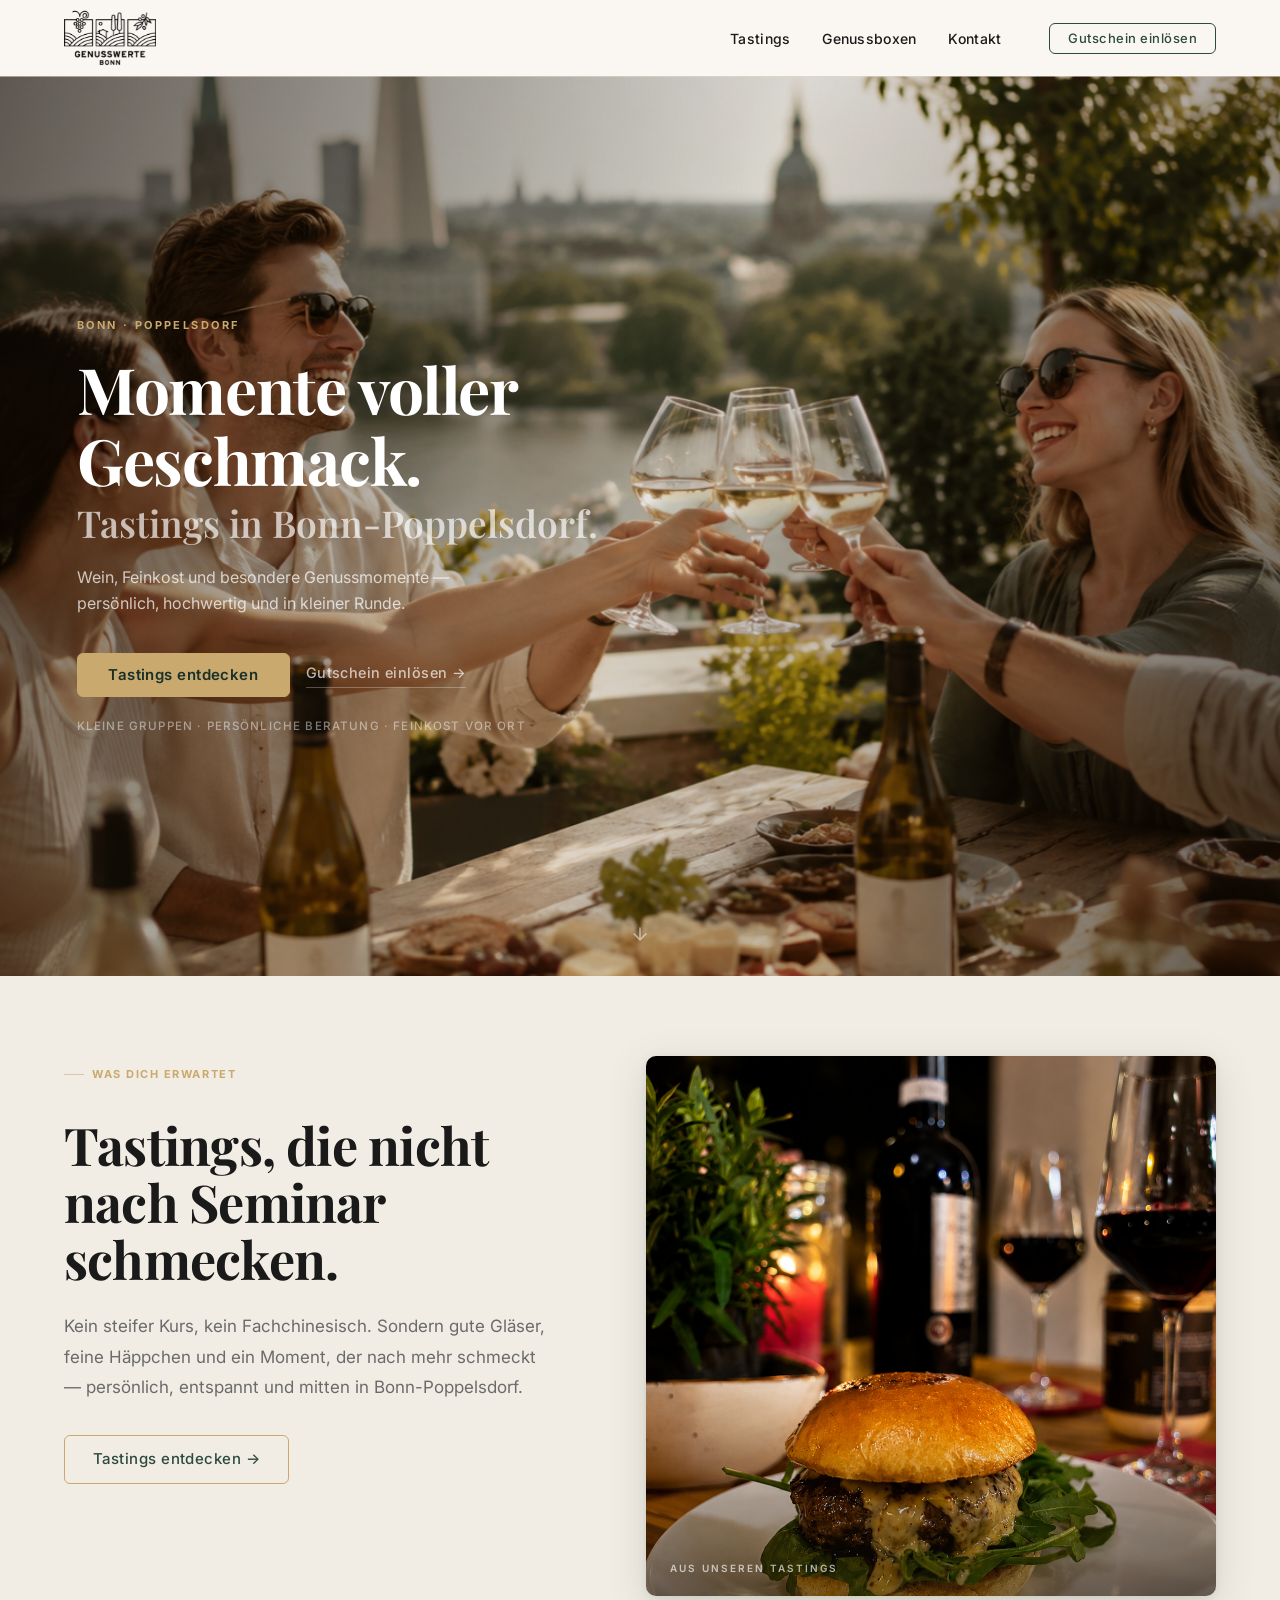
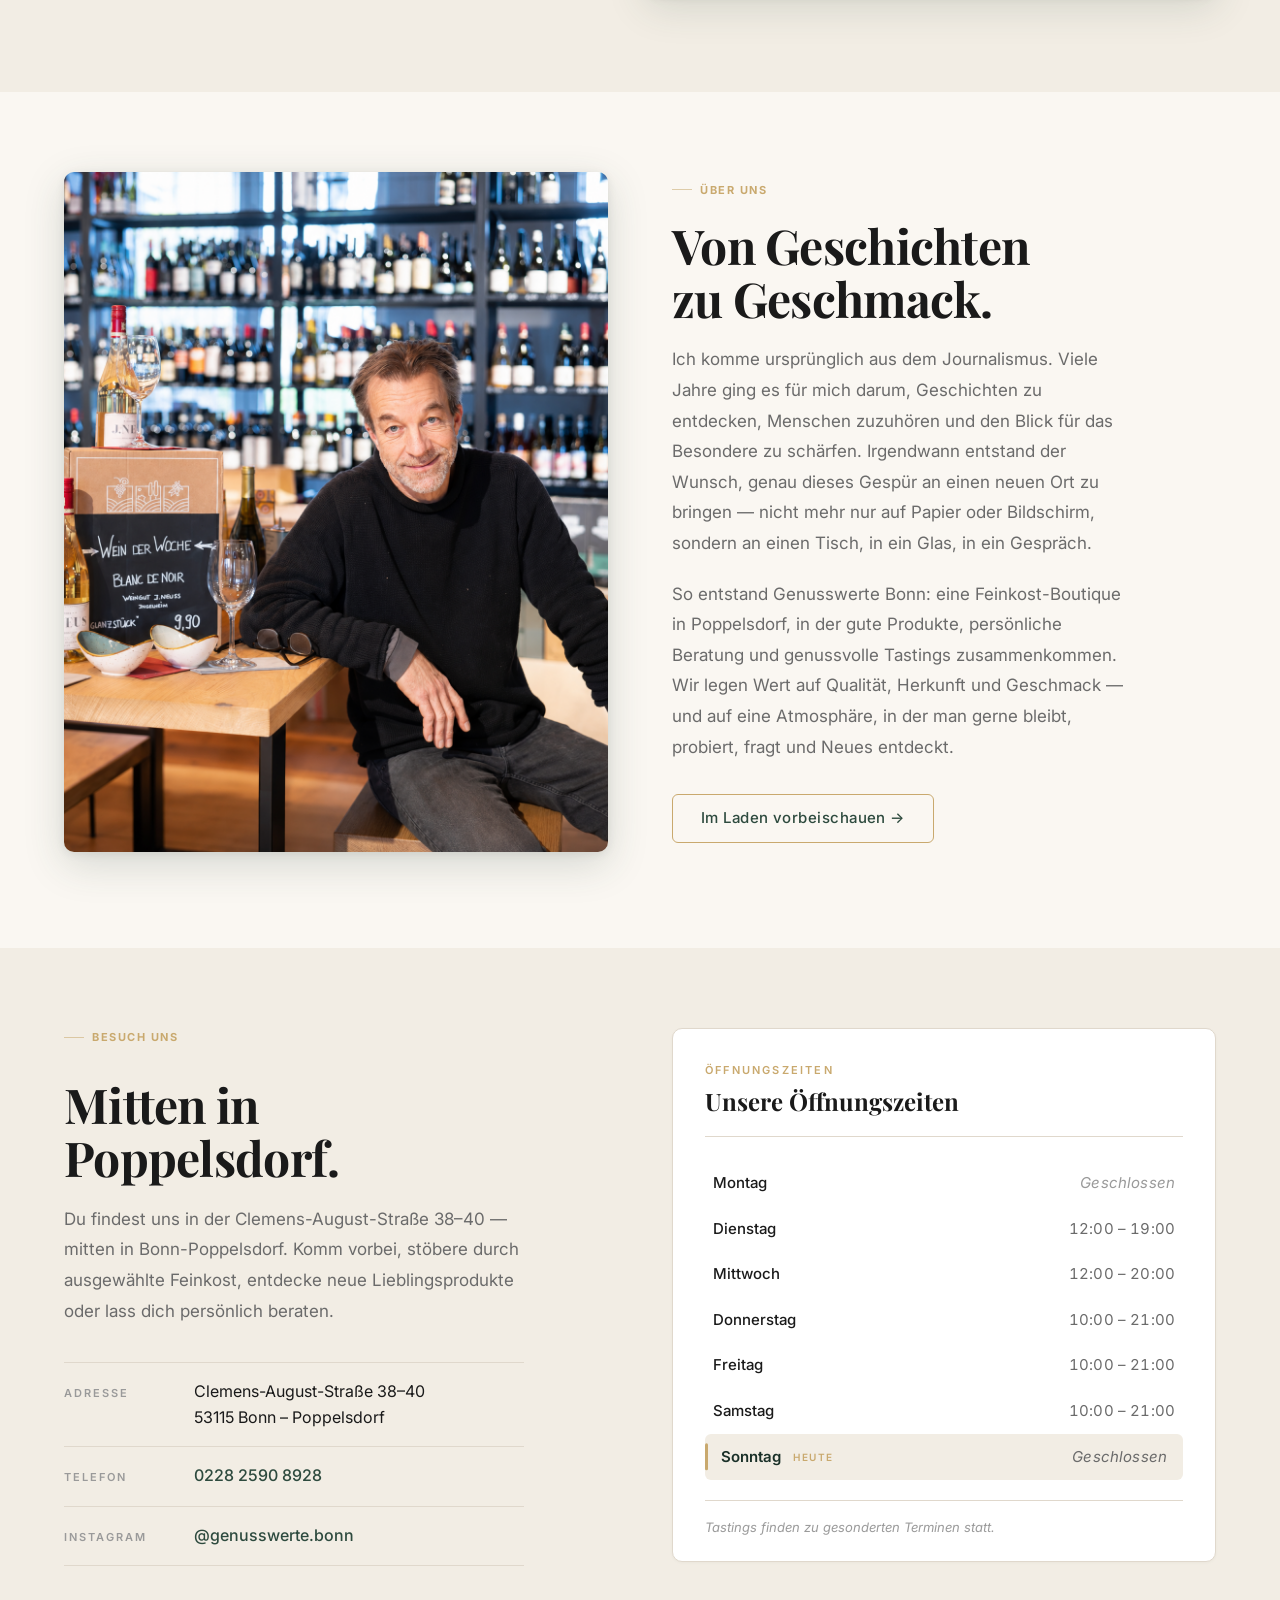
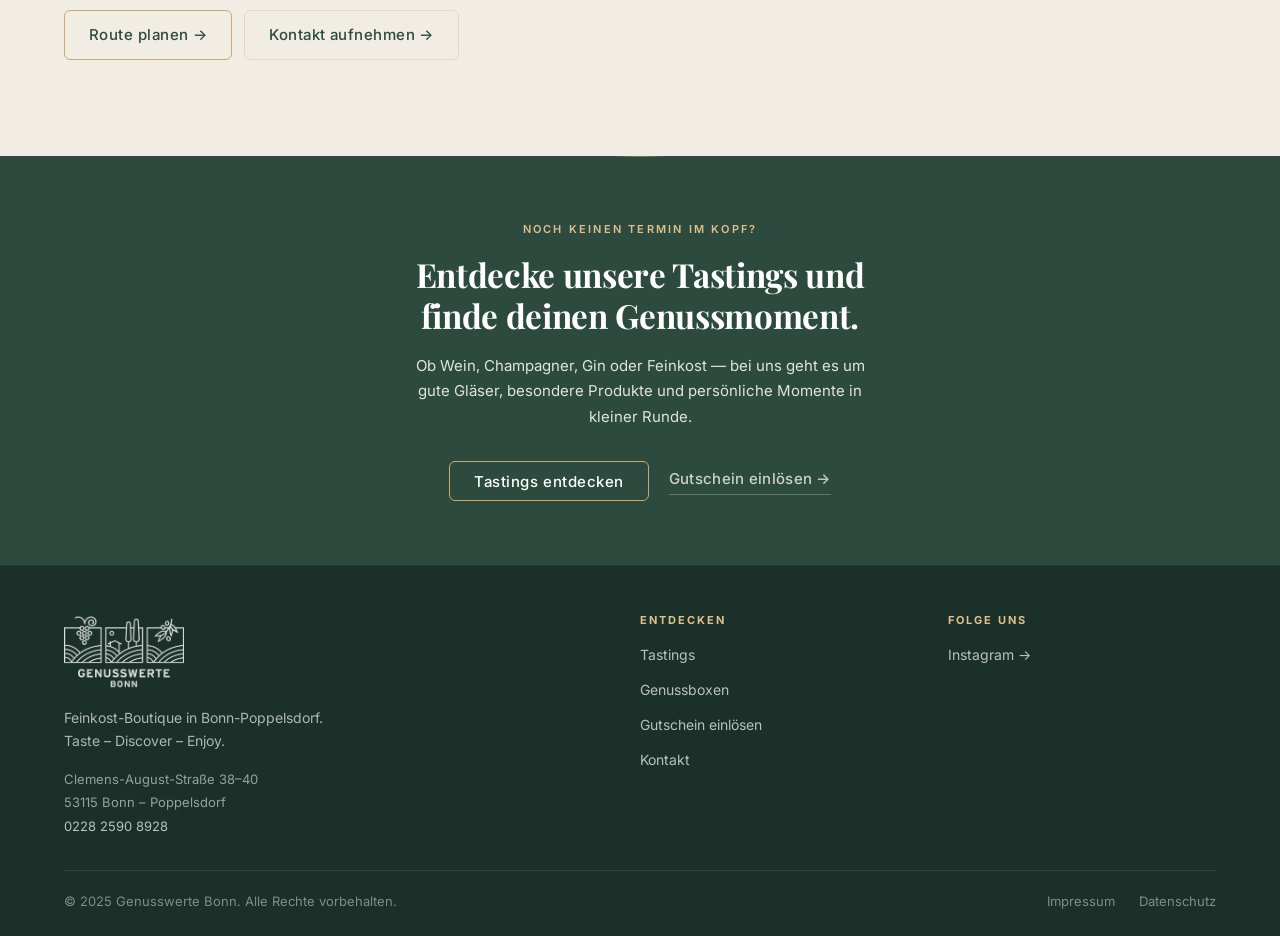
==== website/index.html @ dbf0c426 "Auto-sync von Claude Code 2026-06-04 17:55" ====
<!DOCTYPE html>
<html lang="de">
<head>
  <meta charset="UTF-8">
  <meta name="viewport" content="width=device-width, initial-scale=1.0">
  <title>Genusswerte Bonn — Feinkost, Tastings &amp; Geschenkideen in Poppelsdorf</title>
  <meta name="description" content="Feinkost-Boutique in Bonn-Poppelsdorf. Tasting-Erlebnisse, Genussboxen &amp; Gutscheine. Taste &ndash; Discover &ndash; Enjoy.">

  <!-- Open Graph -->
  <meta property="og:title" content="Genusswerte Bonn — Feinkost &amp; Tastings">
  <meta property="og:description" content="Feinkost-Boutique in Bonn-Poppelsdorf. Taste &ndash; Discover &ndash; Enjoy.">
  <meta property="og:type" content="website">
  <meta property="og:locale" content="de_DE">

  <!-- Favicon -->
  <link rel="icon" href="assets/images/logo.png" type="image/png">

  <!-- Google Fonts -->
  <link rel="preconnect" href="https://fonts.googleapis.com">
  <link rel="preconnect" href="https://fonts.gstatic.com" crossorigin>
  <link href="https://fonts.googleapis.com/css2?family=Inter:wght@400;500;600&family=Playfair+Display:ital,wght@0,500;0,700;1,500&display=swap" rel="stylesheet">

  <!-- Styles -->
  <link rel="stylesheet" href="assets/css/base.css">
  <link rel="stylesheet" href="assets/css/components.css">
  <link rel="stylesheet" href="assets/css/layout.css">
</head>
<body>

  <!-- PAGE INTRO SPLASH -->
  <div id="page-intro" aria-hidden="true">
    <img src="assets/images/genusswerte_bonn_logo_transparent.png"
         alt="" class="intro__logo" width="220" height="66">
  </div>

  <a class="skip-link" href="#main-content">Zum Inhalt springen</a>

  <!-- HEADER -->
  <header class="site-header" id="site-header">
    <div class="container">
      <nav class="nav" aria-label="Hauptnavigation">
        <a href="index.html" class="nav__logo-link" aria-label="Genusswerte Bonn – Startseite">
          <img src="assets/images/genusswerte_bonn_logo_transparent.png"
               alt="Genusswerte Bonn" class="nav__logo" width="160" height="48">
        </a>
        <button class="nav__toggle" aria-label="Menü öffnen" aria-expanded="false" aria-controls="nav-menu">
          <span class="nav__hamburger" aria-hidden="true"></span>
        </button>
        <ul class="nav__menu" id="nav-menu" role="list">
          <li><a href="tastings.html" class="nav__link">Tastings</a></li>
          <li><a href="gutscheine-boxen.html" class="nav__link">Genussboxen</a></li>
          <li><a href="kontakt.html" class="nav__link">Kontakt</a></li>
          <li class="nav__cta">
            <a href="gutschein-einloesen.html" class="btn btn--primary">Gutschein einlösen</a>
          </li>
        </ul>
      </nav>
    </div>
  </header>

  <main id="main-content">

    <!-- 1. HERO -->
    <section class="hero" id="hero" aria-label="Willkommen bei Genusswerte Bonn">
      <div class="hero__bg" aria-hidden="true"></div>
      <div class="hero__content">
        <p class="hero__subline">Bonn &middot; Poppelsdorf</p>
        <h1 class="hero__headline">Momente voller Geschmack.<br><span class="hero__headline-sub">Tastings in Bonn&#8209;Poppelsdorf.</span></h1>
        <p class="hero__desc">Wein, Feinkost und besondere Genussmomente &mdash; persönlich, hochwertig und in kleiner Runde.</p>
        <div class="hero__cta-group">
          <a href="tastings.html" class="btn btn--hero-gold">Tastings entdecken</a>
          <a href="gutschein-einloesen.html" class="hero__cta-link">Gutschein einlösen&nbsp;→</a>
        </div>
        <p class="hero__trust">Kleine Gruppen &middot; Persönliche Beratung &middot; Feinkost vor Ort</p>
      </div>
      <div class="hero__scroll-hint" aria-hidden="true">
        <svg xmlns="http://www.w3.org/2000/svg" viewBox="0 0 24 24" fill="none" stroke="currentColor" stroke-width="2" stroke-linecap="round" stroke-linejoin="round"><path d="M12 5v14M5 12l7 7 7-7"/></svg>
      </div>
    </section>

    <!-- 2. TASTING TEASER -->
    <section class="section section--alt tasting-teaser" id="tasting-teaser" aria-label="Tastings bei Genusswerte Bonn">
      <div class="container">
        <div class="tasting-teaser__split">
          <div class="tasting-teaser__text js-animate">
            <span class="section__eyebrow">Was dich erwartet</span>
            <h2 class="tasting-teaser__headline">Tastings, die nicht<br>nach Seminar schmecken.</h2>
            <p class="tasting-teaser__body">Kein steifer Kurs, kein Fachchinesisch. Sondern gute Gläser, feine Häppchen und ein Moment, der nach mehr schmeckt &mdash; persönlich, entspannt und mitten in Bonn-Poppelsdorf.</p>
            <a href="tastings.html" class="tasting-teaser__cta">Tastings entdecken &rarr;</a>
          </div>
          <div class="tasting-teaser__visual js-animate" data-delay="1">
            <div class="tasting-loop" role="img" aria-label="Impressionen aus unseren Tastings">
              <div class="tasting-loop__slide is-active">
                <img src="assets/images/tasting-wagyu-burger.jpg" alt="Wagyu Burger beim Tasting bei Genusswerte Bonn" width="800" height="600" loading="lazy">
              </div>
              <div class="tasting-loop__slide">
                <img src="assets/images/tasting-trueffel-carpaccio.jpg" alt="Trüffel Carpaccio beim Tasting bei Genusswerte Bonn" width="800" height="600" loading="lazy">
              </div>
              <div class="tasting-loop__slide">
                <img src="assets/images/passimoncello Website Bild.jpg" alt="Passimoncello bei Genusswerte Bonn" width="800" height="600" loading="lazy">
              </div>
              <span class="tasting-loop__label" aria-hidden="true">Aus unseren Tastings</span>
            </div>
          </div>
        </div>
      </div>
    </section>

    <!-- 3. SORTIMENT -->
    <section class="section about-section" id="ueber-uns" aria-label="Über Genusswerte Bonn">
      <div class="container">
        <div class="about-split">
          <figure class="about-split__image js-animate">
            <img src="assets/images/ladeninhaber-genusswerte-bonn.jpg" alt="Ladeninhaber von Genusswerte Bonn in seiner Feinkost-Boutique in Poppelsdorf" width="900" height="1100" loading="lazy">
          </figure>
          <div class="about-split__content js-animate" data-delay="1">
            <span class="section__eyebrow">Über uns</span>
            <h2 class="about-split__headline">Von Geschichten<br>zu Geschmack.</h2>
            <p class="about-split__body">Ich komme ursprünglich aus dem Journalismus. Viele Jahre ging es für mich darum, Geschichten zu entdecken, Menschen zuzuhören und den Blick für das Besondere zu schärfen. Irgendwann entstand der Wunsch, genau dieses Gespür an einen neuen Ort zu bringen &mdash; nicht mehr nur auf Papier oder Bildschirm, sondern an einen Tisch, in ein Glas, in ein Gespräch.</p>
            <p class="about-split__body">So entstand Genusswerte Bonn: eine Feinkost-Boutique in Poppelsdorf, in der gute Produkte, persönliche Beratung und genussvolle Tastings zusammenkommen. Wir legen Wert auf Qualität, Herkunft und Geschmack &mdash; und auf eine Atmosphäre, in der man gerne bleibt, probiert, fragt und Neues entdeckt.</p>
            <div class="about-split__cta-row">
              <a href="kontakt.html" class="about-split__cta">Im Laden vorbeischauen &rarr;</a>
            </div>
          </div>
        </div>
      </div>
    </section>

    <!-- 4. STANDORT -->
    <section class="section section--alt visit-section" id="standort">
      <div class="container">
        <div class="visit-grid">
          <div class="visit-info js-animate">
            <span class="section__eyebrow">Besuch uns</span>
            <h2 class="visit-info__headline">Mitten in<br>Poppelsdorf.</h2>
            <p class="visit-info__body">Du findest uns in der Clemens-August-Stra&szlig;e 38&ndash;40 &mdash; mitten in Bonn-Poppelsdorf. Komm vorbei, st&ouml;bere durch ausgew&auml;hlte Feinkost, entdecke neue Lieblingsprodukte oder lass dich pers&ouml;nlich beraten.</p>

            <ul class="visit-info__list">
              <li class="visit-info__item">
                <span class="visit-info__label">Adresse</span>
                <span class="visit-info__value">
                  Clemens-August-Stra&szlig;e 38&ndash;40<br>
                  53115 Bonn &ndash; Poppelsdorf
                </span>
              </li>
              <li class="visit-info__item">
                <span class="visit-info__label">Telefon</span>
                <a class="visit-info__value visit-info__link" href="tel:+4922825908928">0228 2590 8928</a>
              </li>
              <li class="visit-info__item">
                <span class="visit-info__label">Instagram</span>
                <a class="visit-info__value visit-info__link" href="https://www.instagram.com/genusswerte.bonn/" target="_blank" rel="noopener noreferrer">@genusswerte.bonn</a>
              </li>
            </ul>

            <div class="visit-info__actions">
              <a class="visit-info__cta visit-info__cta--primary"
                 href="https://www.google.com/maps/search/Clemens-August-Stra%C3%9Fe+38-40+53115+Bonn"
                 target="_blank" rel="noopener noreferrer">Route planen &rarr;</a>
              <a class="visit-info__cta" href="kontakt.html">Kontakt aufnehmen &rarr;</a>
            </div>
          </div>

          <aside class="hours-card js-animate" data-delay="1" aria-label="Öffnungszeiten">
            <div class="hours-card__head">
              <span class="hours-card__eyebrow">&Ouml;ffnungszeiten</span>
              <h3 class="hours-card__title">Unsere &Ouml;ffnungszeiten</h3>
            </div>
            <ol class="hours-list" data-opening-hours>
              <li class="hours-list__row" data-day="1">
                <span class="hours-list__day">Montag</span>
                <span class="hours-list__time hours-list__time--closed">Geschlossen</span>
              </li>
              <li class="hours-list__row" data-day="2">
                <span class="hours-list__day">Dienstag</span>
                <span class="hours-list__time">12:00 &ndash; 19:00</span>
              </li>
              <li class="hours-list__row" data-day="3">
                <span class="hours-list__day">Mittwoch</span>
                <span class="hours-list__time">12:00 &ndash; 20:00</span>
              </li>
              <li class="hours-list__row" data-day="4">
                <span class="hours-list__day">Donnerstag</span>
                <span class="hours-list__time">10:00 &ndash; 21:00</span>
              </li>
              <li class="hours-list__row" data-day="5">
                <span class="hours-list__day">Freitag</span>
                <span class="hours-list__time">10:00 &ndash; 21:00</span>
              </li>
              <li class="hours-list__row" data-day="6">
                <span class="hours-list__day">Samstag</span>
                <span class="hours-list__time">10:00 &ndash; 21:00</span>
              </li>
              <li class="hours-list__row" data-day="0">
                <span class="hours-list__day">Sonntag</span>
                <span class="hours-list__time hours-list__time--closed">Geschlossen</span>
              </li>
            </ol>
            <p class="hours-card__note">Tastings finden zu gesonderten Terminen statt.</p>
          </aside>
        </div>
      </div>
    </section>

    <!-- 5. ABSCHLUSS — TASTING CTA -->
    <section class="section section--dark closing-cta" id="abschluss-cta" aria-label="Tastings entdecken">
      <div class="container">
        <div class="closing-cta__inner js-animate">
          <span class="closing-cta__eyebrow">Noch keinen Termin im Kopf?</span>
          <h2 class="closing-cta__title">Entdecke unsere Tastings und finde deinen Genussmoment.</h2>
          <p class="closing-cta__subtitle">Ob Wein, Champagner, Gin oder Feinkost &mdash; bei uns geht es um gute Gl&auml;ser, besondere Produkte und pers&ouml;nliche Momente in kleiner Runde.</p>
          <div class="closing-cta__actions">
            <a href="tastings.html" class="btn btn--hero-outline closing-cta__primary">Tastings entdecken</a>
            <a href="gutschein-einloesen.html" class="closing-cta__link">Gutschein einl&ouml;sen &rarr;</a>
          </div>
        </div>
      </div>
    </section>

  </main>

  <!-- FOOTER -->
  <footer class="site-footer" aria-label="Seitenfuß">
    <div class="container">
      <div class="footer-grid">
        <div class="footer__brand">
          <img src="assets/images/genusswerte_bonn_logo_transparent.png"
               alt="Genusswerte Bonn" class="footer__logo" width="120" height="36">
          <p class="footer__tagline">Feinkost-Boutique in Bonn-Poppelsdorf.<br>Taste &ndash; Discover &ndash; Enjoy.</p>
          <address class="footer__address" style="font-style: normal;">
            Clemens-August-Stra&szlig;e 38&ndash;40<br>
            53115 Bonn &ndash; Poppelsdorf<br>
            <a href="tel:+4922825908928">0228 2590 8928</a>
          </address>
        </div>
        <div class="footer__col">
          <h4>Entdecken</h4>
          <nav class="footer__nav" aria-label="Footer Navigation">
            <a href="tastings.html">Tastings</a>
            <a href="gutscheine-boxen.html#genussboxen">Genussboxen</a>
            <a href="gutschein-einloesen.html">Gutschein einl&ouml;sen</a>
            <a href="kontakt.html">Kontakt</a>
          </nav>
        </div>
        <div class="footer__col">
          <h4>Folge uns</h4>
          <nav class="footer__nav" aria-label="Social Links">
            <a href="https://www.instagram.com/genusswerte.bonn/" target="_blank" rel="noopener noreferrer">Instagram &rarr;</a>
          </nav>
        </div>
      </div>
      <div class="footer__bottom">
        <p class="footer__copy">&copy; 2025 Genusswerte Bonn. Alle Rechte vorbehalten.</p>
        <nav class="footer__legal" aria-label="Rechtliche Pflichtlinks">
          <a href="impressum.html">Impressum</a>
          <a href="datenschutz.html">Datenschutz</a>
        </nav>
      </div>
    </div>
  </footer>

  <script src="assets/js/main.js"></script>
</body>
</html>
---- website/assets/css/base.css ----
/* =========================================================
   BASE.CSS — Genusswerte Bonn
   Design tokens · Reset · Typography · Utilities
   ========================================================= */

/* ---------------------------------------------------------
   Design Tokens
   --------------------------------------------------------- */
:root {
  /* Colors */
  --color-bg:           #FAF7F2;
  --color-bg-alt:       #F2EDE4;
  --color-green:        #2D4A3E;
  --color-green-light:  #3D6356;
  --color-green-dark:   #1A3028;
  --color-gold:         #C9A96E;
  --color-gold-light:   #DFC08A;
  --color-text:         #1A1A1A;
  --color-text-muted:   #6B6B6B;
  --color-text-light:   #9A9A9A;
  --color-white:        #FFFFFF;
  --color-border:       #E0D8CC;

  /* Typography */
  --font-serif: 'Playfair Display', Georgia, 'Times New Roman', serif;
  --font-sans:  'Inter', system-ui, -apple-system, sans-serif;

  /* Spacing */
  --space-1:  0.25rem;
  --space-2:  0.5rem;
  --space-3:  0.75rem;
  --space-4:  1rem;
  --space-5:  1.25rem;
  --space-6:  1.5rem;
  --space-8:  2rem;
  --space-10: 2.5rem;
  --space-12: 3rem;
  --space-16: 4rem;
  --space-20: 5rem;
  --space-24: 6rem;

  /* Layout */
  --max-width:    1200px;
  --section-gap:  var(--space-24);
  --container-px: var(--space-6);

  /* Borders & Shadows */
  --radius-sm:   6px;
  --radius-card: 10px;
  --radius-btn:  6px;
  --radius-pill: 100px;

  --shadow-card:       0 2px 12px rgba(45, 74, 62, 0.08), 0 6px 24px rgba(45, 74, 62, 0.06);
  --shadow-card-hover: 0 8px 32px rgba(45, 74, 62, 0.16), 0 2px 8px rgba(45, 74, 62, 0.08);
  --shadow-header:     0 1px 0 var(--color-border);

  /* Transitions */
  --transition-fast: 150ms ease;
  --transition-base: 250ms ease;
  --transition-slow: 400ms ease;
}

/* ---------------------------------------------------------
   Reset
   --------------------------------------------------------- */
*, *::before, *::after {
  box-sizing: border-box;
  margin: 0;
  padding: 0;
}

html {
  scroll-behavior: smooth;
  -webkit-text-size-adjust: 100%;
}

body {
  font-family: var(--font-sans);
  font-size: 1rem;
  line-height: 1.65;
  color: var(--color-text);
  background-color: var(--color-bg);
  -webkit-font-smoothing: antialiased;
  -moz-osx-font-smoothing: grayscale;
}

img, svg, video {
  display: block;
  max-width: 100%;
  height: auto;
}

a {
  color: inherit;
  text-decoration: none;
}

ul, ol {
  list-style: none;
}

button {
  font-family: inherit;
  cursor: pointer;
  background: none;
  border: none;
}

input, select, textarea, button {
  font-family: inherit;
  font-size: inherit;
}

/* ---------------------------------------------------------
   Typography Scale
   --------------------------------------------------------- */
h1, h2, h3, h4, h5, h6 {
  font-family: var(--font-serif);
  font-weight: 700;
  line-height: 1.2;
  color: var(--color-text);
}

h1 { font-size: clamp(2.2rem, 5vw, 3.75rem); }
h2 { font-size: clamp(1.75rem, 3.5vw, 2.75rem); }
h3 { font-size: clamp(1.25rem, 2.5vw, 1.75rem); }
h4 { font-size: 1.25rem; }

p {
  max-width: 68ch;
}

p + p {
  margin-top: var(--space-4);
}

strong { font-weight: 600; }

/* ---------------------------------------------------------
   Layout Utilities
   --------------------------------------------------------- */
.container {
  width: 100%;
  max-width: var(--max-width);
  margin-inline: auto;
  padding-inline: var(--container-px);
}

.text-center { text-align: center; }
.text-center p { margin-inline: auto; }

/* ---------------------------------------------------------
   Accessibility Utilities
   --------------------------------------------------------- */
.visually-hidden,
.sr-only {
  position: absolute;
  width: 1px;
  height: 1px;
  padding: 0;
  margin: -1px;
  overflow: hidden;
  clip: rect(0, 0, 0, 0);
  white-space: nowrap;
  border: 0;
}

.skip-link {
  position: absolute;
  top: -100%;
  left: var(--space-4);
  background: var(--color-green);
  color: var(--color-white);
  padding: var(--space-3) var(--space-6);
  border-radius: var(--radius-btn);
  font-weight: 600;
  z-index: 9999;
  transition: top var(--transition-fast);
}

.skip-link:focus {
  top: var(--space-4);
}

/* ---------------------------------------------------------
   Focus Styles
   --------------------------------------------------------- */
:focus-visible {
  outline: 2px solid var(--color-gold);
  outline-offset: 3px;
  border-radius: 2px;
}

/* ---------------------------------------------------------
   Selection
   --------------------------------------------------------- */
::selection {
  background-color: var(--color-green);
  color: var(--color-white);
}
---- website/assets/css/components.css ----
/* =========================================================
   COMPONENTS.CSS — Genusswerte Bonn
   Buttons · Cards · Steps · Forms · Badges · Nav-Cards
   ========================================================= */

/* ---------------------------------------------------------
   Buttons
   --------------------------------------------------------- */
.btn {
  display: inline-flex;
  align-items: center;
  justify-content: center;
  gap: var(--space-2);
  padding: 0.7rem 1.5rem;
  font-family: var(--font-sans);
  font-size: 0.9375rem;
  font-weight: 500;
  line-height: 1;
  letter-spacing: 0.035em;
  border-radius: var(--radius-btn);
  border: 1.5px solid transparent;
  cursor: pointer;
  text-decoration: none;
  transition: background-color var(--transition-base),
              color var(--transition-base),
              border-color var(--transition-base),
              box-shadow var(--transition-base),
              transform var(--transition-fast);
  white-space: nowrap;
}

.btn:active {
  transform: translateY(1px);
}

/* Primary: dark green fill */
.btn--primary {
  background-color: var(--color-green);
  color: var(--color-white);
  border-color: var(--color-green);
}

.btn--primary:hover,
.btn--primary:focus-visible {
  background-color: var(--color-green-light);
  border-color: var(--color-green-light);
  box-shadow: 0 4px 16px rgba(45, 74, 62, 0.3);
}

/* Secondary: gold border, green text */
.btn--secondary {
  background-color: transparent;
  color: var(--color-green);
  border-color: var(--color-gold);
}

.btn--secondary:hover,
.btn--secondary:focus-visible {
  background-color: var(--color-gold);
  color: var(--color-green-dark);
  box-shadow: 0 4px 16px rgba(201, 169, 110, 0.3);
}

/* Ghost: white border, white text (for hero on dark bg) */
.btn--ghost {
  background-color: transparent;
  color: var(--color-white);
  border-color: rgba(255, 255, 255, 0.7);
}

.btn--ghost:hover,
.btn--ghost:focus-visible {
  background-color: rgba(255, 255, 255, 0.12);
  border-color: var(--color-white);
}

/* WhatsApp: green WhatsApp style */
.btn--whatsapp {
  background-color: var(--color-green);
  color: var(--color-white);
  border-color: var(--color-green);
  width: 100%;
}

.btn--whatsapp::before {
  content: '';
  display: inline-block;
  width: 18px;
  height: 18px;
  background-image: url("data:image/svg+xml,%3Csvg xmlns='http://www.w3.org/2000/svg' viewBox='0 0 24 24' fill='%23ffffff'%3E%3Cpath d='M17.472 14.382c-.297-.149-1.758-.867-2.03-.967-.273-.099-.471-.148-.67.15-.197.297-.767.966-.94 1.164-.173.199-.347.223-.644.075-.297-.15-1.255-.463-2.39-1.475-.883-.788-1.48-1.761-1.653-2.059-.173-.297-.018-.458.13-.606.134-.133.298-.347.446-.52.149-.174.198-.298.298-.497.099-.198.05-.371-.025-.52-.075-.149-.669-1.612-.916-2.207-.242-.579-.487-.5-.669-.51-.173-.008-.371-.01-.57-.01-.198 0-.52.074-.792.372-.272.297-1.04 1.016-1.04 2.479 0 1.462 1.065 2.875 1.213 3.074.149.198 2.096 3.2 5.077 4.487.709.306 1.262.489 1.694.625.712.227 1.36.195 1.871.118.571-.085 1.758-.719 2.006-1.413.248-.694.248-1.289.173-1.413-.074-.124-.272-.198-.57-.347m-5.421 7.403h-.004a9.87 9.87 0 01-5.031-1.378l-.361-.214-3.741.982.998-3.648-.235-.374a9.86 9.86 0 01-1.51-5.26c.001-5.45 4.436-9.884 9.888-9.884 2.64 0 5.122 1.03 6.988 2.898a9.825 9.825 0 012.893 6.994c-.003 5.45-4.437 9.884-9.885 9.884m8.413-18.297A11.815 11.815 0 0012.05 0C5.495 0 .16 5.335.157 11.892c0 2.096.547 4.142 1.588 5.945L.057 24l6.305-1.654a11.882 11.882 0 005.683 1.448h.005c6.554 0 11.89-5.335 11.893-11.893a11.821 11.821 0 00-3.48-8.413z'/%3E%3C/svg%3E");
  background-repeat: no-repeat;
  background-size: contain;
  flex-shrink: 0;
}

.btn--whatsapp:hover,
.btn--whatsapp:focus-visible {
  background-color: var(--color-green-light);
  border-color: var(--color-green-light);
  box-shadow: 0 4px 16px rgba(45, 74, 62, 0.3);
}

/* ---------------------------------------------------------
   Cards — Base
   --------------------------------------------------------- */
.card {
  background-color: var(--color-white);
  border-radius: var(--radius-card);
  box-shadow: 0 1px 3px rgba(0,0,0,0.05), 0 4px 16px rgba(45, 74, 62, 0.07);
  overflow: hidden;
  display: flex;
  flex-direction: column;
  transition: box-shadow var(--transition-base), transform var(--transition-base);
}

.card:hover {
  box-shadow: 0 6px 28px rgba(45, 74, 62, 0.14), 0 2px 6px rgba(0,0,0,0.06);
  transform: translateY(-2px);
}

.card__image {
  position: relative;
  aspect-ratio: 4 / 3;
  overflow: hidden;
  background-color: var(--color-bg-alt);
}

.card__image img {
  width: 100%;
  height: 100%;
  object-fit: cover;
  transition: transform var(--transition-slow);
}

.card:hover .card__image img {
  transform: scale(1.04);
}

/* Subtle gradient overlay at the bottom of card images */
.card__image::after {
  content: '';
  position: absolute;
  bottom: 0;
  left: 0;
  right: 0;
  height: 40%;
  background: linear-gradient(to top, rgba(26, 18, 8, 0.2), transparent);
  pointer-events: none;
  z-index: 1;
}

/* Gradient placeholder shown when img is absent/broken */
.card__image--kaese-wein    { background: linear-gradient(135deg, #C8A96D 0%, #8B6B3D 100%); }
.card__image--apero         { background: linear-gradient(135deg, #6B8C5A 0%, #3D5C2E 100%); }
.card__image--champagner    { background: linear-gradient(135deg, #DFC08A 0%, #C9A96E 50%, #A07840 100%); }
.card__image--craftbeer     { background: linear-gradient(135deg, #C8943A 0%, #8B5E1A 100%); }
.card__image--gin           { background: linear-gradient(135deg, #5A8C72 0%, #2D4A3E 100%); }
.card__image--alkoholfrei   { background: linear-gradient(135deg, #7AABB5 0%, #3D7A8A 100%); }
.card__image--wertgutschein { background: linear-gradient(135deg, #2D4A3E 0%, #C9A96E 100%); }
.card__image--klassiker     { background: linear-gradient(135deg, #9B7B5A 0%, #5C3D1E 100%); }
.card__image--bella-italia  { background: linear-gradient(135deg, #C8524A 0%, #7A2020 100%); }
.card__image--aperitivo     { background: linear-gradient(135deg, #D4703A 0%, #8B3A10 100%); }
.card__image--bonn          { background: linear-gradient(135deg, #5A7A9B 0%, #2D4A6B 100%); }
.card__image--date-night    { background: linear-gradient(135deg, #9B3A5A 0%, #5C1A2E 100%); }
.card__image--feierabend    { background: linear-gradient(135deg, #C8A060 0%, #7A5A20 100%); }

.card__image-label {
  position: absolute;
  inset: 0;
  display: flex;
  align-items: center;
  justify-content: center;
  font-size: 3rem;
  opacity: 0.6;
  pointer-events: none;
}

.card__body {
  padding: var(--space-6);
  display: flex;
  flex-direction: column;
  gap: var(--space-3);
  flex: 1;
}

.card__eyebrow {
  font-family: var(--font-sans);
  font-size: 0.6875rem;
  font-weight: 600;
  letter-spacing: 0.12em;
  text-transform: uppercase;
  color: var(--color-gold);
}

.card__title {
  font-family: var(--font-serif);
  font-size: 1.3125rem;
  font-weight: 700;
  color: var(--color-text);
  line-height: 1.25;
  margin: 0;
}

.card__description {
  font-size: 0.9rem;
  color: var(--color-text-muted);
  line-height: 1.6;
  flex: 1;
}

/* Variant pills row */
.card__variants {
  display: flex;
  flex-wrap: wrap;
  gap: var(--space-2);
  margin-top: var(--space-1);
}

.variant-pill {
  display: inline-flex;
  align-items: center;
  padding: 0.3rem 0.75rem;
  border: 1.5px solid var(--color-border);
  border-radius: var(--radius-pill);
  font-size: 0.8125rem;
  font-weight: 500;
  color: var(--color-text-muted);
  background: transparent;
  transition: border-color var(--transition-fast), color var(--transition-fast), background-color var(--transition-fast);
  cursor: default;
}

/* Price line */
.card__price {
  font-size: 0.875rem;
  font-weight: 500;
  color: var(--color-green);
  font-family: var(--font-sans);
}

/* Card action area */
.card__action {
  margin-top: var(--space-2);
}

/* ---------------------------------------------------------
   Intro Nav — Editorial Linkliste (rechte Spalte)
   --------------------------------------------------------- */
.intro-nav {
  border-bottom: 1px solid var(--color-border);
}

.intro-nav__item {
  display: grid;
  grid-template-columns: 2.5rem 1fr;
  grid-template-rows: auto auto auto;
  column-gap: var(--space-4);
  row-gap: var(--space-1);
  padding: var(--space-5) 0;
  border-top: 1px solid var(--color-border);
  text-decoration: none;
  color: var(--color-text);
  transition: border-top-color var(--transition-fast);
}

.intro-nav__item:hover,
.intro-nav__item:focus-visible {
  border-top-color: var(--color-gold);
}

.intro-nav__label {
  grid-column: 1;
  grid-row: 1 / 4;
  align-self: center;
  font-family: var(--font-serif);
  font-style: italic;
  font-size: 0.875rem;
  color: var(--color-gold);
  opacity: 0.50;
  line-height: 1;
}

.intro-nav__title {
  grid-column: 2;
  grid-row: 1;
  font-family: var(--font-serif);
  font-size: 1.0625rem;
  font-weight: 700;
  color: var(--color-text);
  line-height: 1.3;
  transition: color var(--transition-fast);
}

.intro-nav__item:hover .intro-nav__title {
  color: var(--color-green);
}

.intro-nav__sub {
  grid-column: 2;
  grid-row: 2;
  font-size: 0.8125rem;
  color: var(--color-text-muted);
}

.intro-nav__link {
  grid-column: 2;
  grid-row: 3;
  font-size: 0.8125rem;
  color: var(--color-gold);
  font-weight: 500;
  margin-top: var(--space-1);
}

/* ---------------------------------------------------------
   Steps (How it works)
   --------------------------------------------------------- */
.steps {
  display: grid;
  grid-template-columns: repeat(3, 1fr);
  gap: var(--space-8);
  position: relative;
}

.steps::before {
  content: '';
  position: absolute;
  top: 2.5rem;
  left: calc(16.66% + var(--space-4));
  right: calc(16.66% + var(--space-4));
  height: 1px;
  background: linear-gradient(to right, var(--color-gold), var(--color-gold-light), var(--color-gold));
  opacity: 0.4;
  pointer-events: none;
}

.step {
  display: flex;
  flex-direction: column;
  align-items: center;
  text-align: center;
  gap: var(--space-4);
}

.step__number {
  width: 5rem;
  height: 5rem;
  border-radius: 50%;
  background-color: var(--color-green);
  color: var(--color-white);
  font-family: var(--font-serif);
  font-size: 1.625rem;
  font-weight: 700;
  display: flex;
  align-items: center;
  justify-content: center;
  flex-shrink: 0;
  position: relative;
  z-index: 1;
  box-shadow: 0 4px 16px rgba(45, 74, 62, 0.25);
}

.step__title {
  font-family: var(--font-serif);
  font-size: 1.125rem;
  font-weight: 700;
  color: var(--color-text);
}

.step__body {
  font-size: 0.9rem;
  color: var(--color-text-muted);
  line-height: 1.65;
}

/* ---------------------------------------------------------
   Forms
   --------------------------------------------------------- */
.form-group {
  display: flex;
  flex-direction: column;
  gap: var(--space-2);
}

.form-label {
  font-size: 0.875rem;
  font-weight: 600;
  color: var(--color-green);
  letter-spacing: 0.01em;
}

.form-label .required-mark {
  color: #C0392B;
  margin-left: var(--space-1);
}

.form-input,
.form-select,
.form-textarea {
  width: 100%;
  padding: 0.75rem 1rem;
  border: 1.5px solid var(--color-border);
  border-radius: var(--radius-sm);
  background-color: var(--color-white);
  color: var(--color-text);
  font-size: 0.9375rem;
  transition: border-color var(--transition-fast), box-shadow var(--transition-fast);
  appearance: none;
  -webkit-appearance: none;
}

.form-input::placeholder,
.form-textarea::placeholder {
  color: var(--color-text-light);
}

.form-input:focus,
.form-select:focus,
.form-textarea:focus {
  outline: none;
  border-color: var(--color-green);
  box-shadow: 0 0 0 3px rgba(45, 74, 62, 0.12);
}

.form-input.is-invalid,
.form-select.is-invalid,
.form-textarea.is-invalid {
  border-color: #C0392B;
  box-shadow: 0 0 0 3px rgba(192, 57, 43, 0.1);
}

.form-select {
  background-image: url("data:image/svg+xml,%3Csvg xmlns='http://www.w3.org/2000/svg' width='12' height='8' viewBox='0 0 12 8'%3E%3Cpath d='M1 1l5 5 5-5' stroke='%236B6B6B' stroke-width='1.5' fill='none' stroke-linecap='round' stroke-linejoin='round'/%3E%3C/svg%3E");
  background-repeat: no-repeat;
  background-position: right 1rem center;
  padding-right: 2.5rem;
  cursor: pointer;
}

.form-textarea {
  resize: vertical;
  min-height: 120px;
}

.form-hint {
  font-size: 0.8125rem;
  color: var(--color-text-muted);
  line-height: 1.5;
}

.form-error {
  font-size: 0.8125rem;
  color: #C0392B;
  font-weight: 500;
}

.form-grid {
  display: grid;
  grid-template-columns: 1fr 1fr;
  gap: var(--space-6);
}

.form-grid--dates {
  grid-template-columns: repeat(3, 1fr);
}

/* Privacy note */
.form-privacy {
  font-size: 0.8125rem;
  color: var(--color-text-muted);
  line-height: 1.55;
  padding-top: var(--space-4);
  border-top: 1px solid var(--color-border);
}

.form-privacy a {
  color: var(--color-green);
  text-decoration: underline;
  text-underline-offset: 2px;
}

.form-privacy a:hover {
  color: var(--color-green-light);
}

/* Success message */
.form-success {
  display: none;
  padding: var(--space-8);
  background-color: #F0F7F4;
  border: 1.5px solid var(--color-green);
  border-radius: var(--radius-card);
  text-align: center;
  gap: var(--space-4);
  flex-direction: column;
  align-items: center;
}

.form-success.is-visible {
  display: flex;
}

.form-success__icon {
  font-size: 2.5rem;
}

.form-success__title {
  font-family: var(--font-serif);
  font-size: 1.375rem;
  color: var(--color-green);
}

.form-success__body {
  font-size: 0.9375rem;
  color: var(--color-text-muted);
  max-width: 50ch;
}

/* ---------------------------------------------------------
   Order note (Bestellen button feedback)
   --------------------------------------------------------- */
.order-note {
  margin-top: var(--space-8);
  padding: var(--space-5) var(--space-6);
  background-color: #F0F7F4;
  border: 1.5px solid var(--color-green);
  border-radius: var(--radius-card);
  font-size: 0.9375rem;
  color: var(--color-text);
  line-height: 1.6;
  text-align: center;
}

/* ---------------------------------------------------------
   Availability Note Badge
   --------------------------------------------------------- */
.availability-note {
  display: inline-flex;
  align-items: center;
  gap: var(--space-2);
  padding: var(--space-3) var(--space-5);
  background-color: rgba(201, 169, 110, 0.1);
  border: 1px solid rgba(201, 169, 110, 0.35);
  border-radius: var(--radius-pill);
  font-size: 0.8125rem;
  font-weight: 500;
  color: var(--color-green);
}

.availability-note::before {
  content: '';
  display: inline-block;
  width: 6px;
  height: 6px;
  border-radius: 50%;
  background-color: var(--color-gold);
  flex-shrink: 0;
}

/* ---------------------------------------------------------
   Slot Cards (Terminauswahl auf gutschein-einloesen.html)
   --------------------------------------------------------- */
.slots-list {
  display: flex;
  flex-direction: column;
  gap: var(--space-3);
  margin-top: var(--space-5);
}

.slot-card {
  display: flex;
  align-items: center;
  gap: var(--space-4);
  width: 100%;
  padding: var(--space-5) var(--space-6);
  background: var(--color-white);
  border: 1.5px solid var(--color-border);
  border-radius: var(--radius-card);
  cursor: pointer;
  text-align: left;
  font-family: var(--font-sans);
  transition: border-color var(--transition-fast), box-shadow var(--transition-fast);
}

.slot-card:hover {
  border-color: var(--color-green-light);
  box-shadow: var(--shadow-card);
}

.slot-card.is-selected {
  border-color: var(--color-green);
  background-color: #F0F7F4;
  box-shadow: 0 0 0 2px rgba(45, 74, 62, 0.12);
}

.slot-card__date {
  font-family: var(--font-serif);
  font-size: 1rem;
  color: var(--color-text);
  font-weight: 500;
  flex: 1;
}

.slot-card__time {
  font-size: 0.9375rem;
  color: var(--color-text-muted);
  white-space: nowrap;
}

.slot-card__seats {
  font-size: 0.8125rem;
  color: var(--color-green);
  font-weight: 500;
  white-space: nowrap;
}

.slots-empty {
  padding: var(--space-8) var(--space-6);
  background: var(--color-bg-alt);
  border-radius: var(--radius-card);
  text-align: center;
  color: var(--color-text-muted);
  font-size: 0.9375rem;
  line-height: 1.6;
}

.slots-loading {
  display: flex;
  align-items: center;
  gap: var(--space-3);
  color: var(--color-text-muted);
  font-size: 0.9375rem;
  padding: var(--space-5) 0;
}

.slots-loading::before {
  content: '';
  display: inline-block;
  width: 1rem;
  height: 1rem;
  border: 2px solid var(--color-border);
  border-top-color: var(--color-green);
  border-radius: 50%;
  animation: gw-spin 0.8s linear infinite;
  flex-shrink: 0;
}

@keyframes gw-spin {
  to { transform: rotate(360deg); }
}

/* ---------------------------------------------------------
   Voucher Info Box + Step-Elemente (Einlöse-Flow)
   --------------------------------------------------------- */
.voucher-info {
  padding: var(--space-5) var(--space-6);
  background: #F0F7F4;
  border: 1.5px solid var(--color-green);
  border-radius: var(--radius-card);
  margin-bottom: var(--space-6);
}

.voucher-info__title {
  font-family: var(--font-serif);
  font-size: 1.0625rem;
  color: var(--color-green);
  margin-bottom: var(--space-1);
}

.voucher-info__meta {
  font-size: 0.9375rem;
  color: var(--color-text-muted);
}

.step-heading {
  font-family: var(--font-serif);
  font-size: 1.25rem;
  color: var(--color-green);
  margin-bottom: var(--space-4);
}

.step-back-btn {
  background: none;
  border: none;
  color: var(--color-text-muted);
  font-size: 0.875rem;
  cursor: pointer;
  padding: 0;
  margin-bottom: var(--space-6);
  display: inline-flex;
  align-items: center;
  gap: var(--space-2);
  font-family: var(--font-sans);
  transition: color var(--transition-fast);
}

.step-back-btn:hover {
  color: var(--color-green);
}

/* ---------------------------------------------------------
   Hero Outline Button (gold border, weißer Text — auf dunklem Hero)
   --------------------------------------------------------- */
.btn--hero-outline {
  background-color: transparent;
  color: var(--color-white);
  border-color: var(--color-gold);
}

.btn--hero-outline:hover,
.btn--hero-outline:focus-visible {
  background-color: var(--color-gold);
  color: var(--color-green-dark);
  box-shadow: 0 4px 16px rgba(201, 169, 110, 0.35);
}

/* ---------------------------------------------------------
   Scroll-Animationen — js-animate / is-visible
   --------------------------------------------------------- */
.js-animate {
  opacity: 0;
  transform: translateY(32px);
  transition: opacity 0.65s ease, transform 0.65s cubic-bezier(0.16, 1, 0.3, 1);
}

.js-animate.is-visible {
  opacity: 1;
  transform: translateY(0);
}

/* Gestaffelte Delays für Karten-Grids (data-delay Attribut) */
.js-animate[data-delay="1"] { transition-delay: 0.08s; }
.js-animate[data-delay="2"] { transition-delay: 0.16s; }
.js-animate[data-delay="3"] { transition-delay: 0.24s; }
.js-animate[data-delay="4"] { transition-delay: 0.32s; }
.js-animate[data-delay="5"] { transition-delay: 0.40s; }
.js-animate[data-delay="6"] { transition-delay: 0.48s; }
.js-animate[data-delay="7"] { transition-delay: 0.56s; }
.js-animate[data-delay="8"] { transition-delay: 0.64s; }
.js-animate[data-delay="9"] { transition-delay: 0.72s; }

@media (prefers-reduced-motion: reduce) {
  .js-animate {
    opacity: 1;
    transform: none;
    transition: none;
  }
}
---- website/assets/css/layout.css ----
/* =========================================================
   LAYOUT.CSS — Genusswerte Bonn
   Header · Hero · Sections · Grids · Footer · Responsive
   ========================================================= */

/* ---------------------------------------------------------
   Site Header
   --------------------------------------------------------- */
.site-header {
  position: sticky;
  top: 0;
  z-index: 100;
  background-color: rgba(250, 247, 242, 0.92);
  backdrop-filter: blur(14px);
  -webkit-backdrop-filter: blur(14px);
  box-shadow: 0 1px 0 rgba(224, 216, 204, 0.55);
  transition: box-shadow var(--transition-base), background-color var(--transition-base);
}

.site-header.is-scrolled {
  background-color: rgba(250, 247, 242, 0.98);
  box-shadow: 0 1px 0 var(--color-border), 0 4px 28px rgba(45, 74, 62, 0.07);
}

.nav {
  display: flex;
  align-items: center;
  justify-content: space-between;
  height: 76px;
  gap: var(--space-8);
}

.nav__logo-link {
  display: flex;
  align-items: center;
  flex-shrink: 0;
}

.nav__logo {
  height: 58px;
  width: auto;
  animation: heroFadeIn 0.8s ease 0.2s both;
}

.nav__menu {
  display: flex;
  align-items: center;
  gap: var(--space-8);
}

.nav__link {
  font-size: 0.875rem;
  font-weight: 500;
  color: var(--color-text);
  letter-spacing: 0.02em;
  text-decoration: none;
  position: relative;
  padding-bottom: 2px;
  transition: color var(--transition-fast);
}

.nav__link::after {
  content: '';
  position: absolute;
  bottom: -2px;
  left: 0;
  right: 0;
  height: 2px;
  background-color: var(--color-gold);
  transform: scaleX(0);
  transform-origin: left;
  transition: transform var(--transition-base);
}

.nav__link:hover,
.nav__link:focus-visible {
  color: var(--color-green);
}

.nav__link:hover::after {
  transform: scaleX(1);
}

.nav__cta {
  margin-left: var(--space-4);
}

/* CTA-Button in der Navigation — dezenter, hochwertiger */
.nav__cta .btn--primary {
  background-color: transparent;
  color: var(--color-green);
  border-color: var(--color-green);
  padding: 0.5rem 1.1rem;
  font-size: 0.8125rem;
  letter-spacing: 0.04em;
}

.nav__cta .btn--primary:hover,
.nav__cta .btn--primary:focus-visible {
  background-color: var(--color-green);
  border-color: var(--color-green);
  color: var(--color-white);
  box-shadow: none;
}

.nav__toggle {
  display: none;
  flex-direction: column;
  justify-content: center;
  align-items: center;
  width: 44px;
  height: 44px;
  gap: 5px;
  background: none;
  border: none;
  cursor: pointer;
  padding: var(--space-2);
  border-radius: var(--radius-sm);
  transition: background-color var(--transition-fast);
}

.nav__toggle:hover {
  background-color: var(--color-bg-alt);
}

.nav__hamburger,
.nav__hamburger::before,
.nav__hamburger::after {
  display: block;
  width: 22px;
  height: 2px;
  background-color: var(--color-green);
  border-radius: 2px;
  transition: transform var(--transition-base), opacity var(--transition-base);
}

.nav__hamburger {
  position: relative;
}

.nav__hamburger::before,
.nav__hamburger::after {
  content: '';
  position: absolute;
  left: 0;
}

.nav__hamburger::before { top: -6px; }
.nav__hamburger::after  { top: 6px; }

.nav__toggle[aria-expanded="true"] .nav__hamburger {
  background-color: transparent;
}

.nav__toggle[aria-expanded="true"] .nav__hamburger::before {
  transform: translateY(6px) rotate(45deg);
}

.nav__toggle[aria-expanded="true"] .nav__hamburger::after {
  transform: translateY(-6px) rotate(-45deg);
}

/* ---------------------------------------------------------
   Hero
   --------------------------------------------------------- */
.hero {
  position: relative;
  min-height: 100svh;
  display: flex;
  align-items: center;
  justify-content: flex-start;
  overflow: hidden;
  background-color: #1a0e04;
}

/* Gradient overlay — warm, aufgehellt, Bild bleibt lebendig */
.hero::before {
  content: '';
  position: absolute;
  inset: 0;
  background:
    linear-gradient(110deg,
      rgba(15, 8, 2, 0.65) 0%,
      rgba(20, 10, 2, 0.10) 50%,
      rgba(18, 9, 2, 0.30) 74%,
      rgba(10, 5, 1, 0.68) 100%);
  z-index: 1;
  pointer-events: none;
}

/* Hintergrundbild mit Ken Burns Effekt */
.hero__bg {
  position: absolute;
  inset: -8%;
  background-image: url('../images/hero-bg.png');
  background-size: cover;
  background-position: center 35%;
  animation: kenBurns 26s ease-in-out infinite alternate;
  z-index: 0;
  will-change: transform;
}

@keyframes kenBurns {
  from { transform: scale(1) translate(0, 0); }
  to   { transform: scale(1.06) translate(-1.5%, -1%); }
}

@media (prefers-reduced-motion: reduce) {
  .hero__bg {
    animation: none;
    inset: 0;
  }
}

.hero__content {
  position: relative;
  z-index: 2;
  display: flex;
  flex-direction: column;
  align-items: flex-start;
  text-align: left;
  gap: var(--space-5);
  padding: var(--space-20) var(--space-6);
  padding-left: max(6vw, 3rem);
  max-width: 660px;
}

/* Keyframes für Hero-Entrance */
@keyframes heroFadeUp {
  from { opacity: 0; transform: translateY(28px); }
  to   { opacity: 1; transform: translateY(0); }
}

@keyframes heroFadeIn {
  from { opacity: 0; }
  to   { opacity: 1; }
}

.hero__subline {
  font-family: var(--font-sans);
  font-size: 0.6875rem;
  font-weight: 700;
  color: var(--color-gold);
  letter-spacing: 0.22em;
  text-transform: uppercase;
  animation: heroFadeUp 0.9s cubic-bezier(0.16, 1, 0.3, 1) 1.82s both;
}

.hero__headline {
  font-family: var(--font-serif);
  font-size: clamp(2.5rem, 5.6vw, 4rem);
  font-weight: 700;
  color: var(--color-white);
  line-height: 1.1;
  letter-spacing: -0.02em;
  animation: heroFadeUp 0.9s cubic-bezier(0.16, 1, 0.3, 1) 1.98s both;
}

.hero__headline em {
  font-style: italic;
  font-weight: 500;
  color: rgba(255, 255, 255, 0.88);
}

.hero__headline-sub {
  display: block;
  font-size: 0.58em;
  font-weight: 600;
  color: rgba(255, 255, 255, 0.68);
  letter-spacing: 0em;
  margin-top: 0.22em;
}

.hero__desc {
  font-size: 1rem;
  color: rgba(255, 255, 255, 0.72);
  line-height: 1.65;
  max-width: 44ch;
  animation: heroFadeUp 0.9s cubic-bezier(0.16, 1, 0.3, 1) 2.12s both;
}

.hero__cta-group {
  display: flex;
  flex-wrap: wrap;
  align-items: center;
  gap: var(--space-4);
  justify-content: flex-start;
  margin-top: var(--space-4);
  animation: heroFadeUp 0.8s cubic-bezier(0.16, 1, 0.3, 1) 2.28s both;
}

.btn--hero-gold {
  background-color: var(--color-gold);
  color: var(--color-green-dark);
  border: 1.5px solid var(--color-gold);
  font-weight: 600;
  padding: 0.85rem 1.9rem;
  letter-spacing: 0.03em;
  transition: background-color var(--transition-fast), border-color var(--transition-fast), transform var(--transition-fast);
}

.btn--hero-gold:hover {
  background-color: var(--color-gold-light);
  border-color: var(--color-gold-light);
  transform: translateY(-1px);
}

.hero__cta-link {
  font-size: 0.9rem;
  color: rgba(255, 255, 255, 0.68);
  font-weight: 500;
  letter-spacing: 0.03em;
  text-decoration: none;
  border-bottom: 1px solid rgba(255, 255, 255, 0.28);
  padding-bottom: 2px;
  transition: color var(--transition-fast), border-color var(--transition-fast);
  white-space: nowrap;
}

.hero__cta-link:hover {
  color: rgba(255, 255, 255, 0.92);
  border-color: rgba(255, 255, 255, 0.58);
}

.hero__trust {
  font-size: 0.725rem;
  color: rgba(255, 255, 255, 0.46);
  letter-spacing: 0.1em;
  text-transform: uppercase;
  font-weight: 500;
  animation: heroFadeUp 0.8s cubic-bezier(0.16, 1, 0.3, 1) 2.44s both;
}

.hero__scroll-hint {
  position: absolute;
  bottom: var(--space-8);
  left: 50%;
  transform: translateX(-50%);
  z-index: 2;
  display: flex;
  flex-direction: column;
  align-items: center;
  gap: var(--space-2);
  color: rgba(255, 255, 255, 0.5);
  font-size: 0.75rem;
  letter-spacing: 0.1em;
  text-transform: uppercase;
  animation: scrollBounce 2.5s ease-in-out infinite;
}

.hero__scroll-hint svg {
  width: 20px;
  height: 20px;
}

@keyframes scrollBounce {
  0%, 100% { transform: translateX(-50%) translateY(0); }
  50%       { transform: translateX(-50%) translateY(6px); }
}

/* ---------------------------------------------------------
   Sections — Base & Variants
   --------------------------------------------------------- */
.section {
  padding-block: var(--section-gap);
}

.section--alt {
  background-color: var(--color-bg-alt);
}

.section--dark {
  background-color: var(--color-green);
  color: var(--color-white);
}

.section--dark h1,
.section--dark h2,
.section--dark h3 {
  color: var(--color-white);
}

.section--dark p {
  color: rgba(255, 255, 255, 0.85);
}

.section__header {
  margin-bottom: var(--space-16);
}

.section__header.text-center {
  text-align: center;
}

.section__header.text-center p {
  margin-inline: auto;
}

.section__eyebrow {
  display: inline-flex;
  align-items: center;
  gap: 0.5rem;
  font-family: var(--font-sans);
  font-size: 0.6875rem;
  font-weight: 700;
  letter-spacing: 0.14em;
  text-transform: uppercase;
  color: var(--color-gold);
  margin-bottom: var(--space-3);
}

.section__eyebrow::before {
  content: '';
  display: block;
  width: 20px;
  height: 1px;
  background: currentColor;
  opacity: 0.55;
  flex-shrink: 0;
}

/* Centered sections: Line nicht anzeigen */
.text-center .section__eyebrow {
  display: inline-block;
}

.text-center .section__eyebrow::before {
  display: none;
}

.section--dark .section__eyebrow {
  color: var(--color-gold-light);
  display: inline-block;
}

.section--dark .section__eyebrow::before {
  display: none;
}

.page-hero .section__eyebrow,
.cta-band .section__eyebrow {
  display: inline-block;
}

.section__title {
  font-family: var(--font-serif);
  color: var(--color-text);
  margin-bottom: var(--space-4);
}

.section__subtitle {
  font-size: 1.0625rem;
  color: var(--color-text-muted);
  line-height: 1.75;
  max-width: 54ch;
}

/* ---------------------------------------------------------
   Card Grid
   --------------------------------------------------------- */
.card-grid {
  display: grid;
  grid-template-columns: repeat(auto-fill, minmax(280px, 1fr));
  gap: var(--space-6);
}

.card-grid--4 {
  grid-template-columns: repeat(4, 1fr);
}

/* ---------------------------------------------------------
   Intro Split — Editorial Marken-Statement + Navigationslinks
   --------------------------------------------------------- */
.intro-split {
  display: grid;
  grid-template-columns: 1fr 1fr;
  gap: var(--space-16);
  align-items: start;
}

.intro-split__headline {
  font-family: var(--font-serif);
  font-size: clamp(1.5rem, 2.4vw, 2rem);
  font-weight: 700;
  color: var(--color-text);
  line-height: 1.3;
  letter-spacing: -0.01em;
  margin-bottom: var(--space-5);
  max-width: 22ch;
}

.intro-split__body {
  font-size: 0.9375rem;
  color: var(--color-text-muted);
  line-height: 1.75;
}

/* ---------------------------------------------------------
   Tasting Teaser — Emotionaler Einstieg direkt nach dem Hero
   --------------------------------------------------------- */
.tasting-teaser {
  padding-block: var(--space-20) var(--space-24);
}

.tasting-teaser__split {
  display: grid;
  grid-template-columns: 1fr 1.1fr;
  gap: var(--space-16);
  align-items: stretch;
  min-height: 540px;
}

.tasting-teaser__headline {
  font-family: var(--font-serif);
  font-size: clamp(2rem, 4.5vw, 3.25rem);
  font-weight: 700;
  line-height: 1.1;
  letter-spacing: -0.015em;
  color: var(--color-text);
  margin-top: var(--space-5);
  max-width: 20ch;
}

.tasting-teaser__body {
  font-size: 1.0625rem;
  color: var(--color-text-muted);
  line-height: 1.8;
  margin-top: var(--space-6);
  max-width: 44ch;
}

.tasting-teaser__cta {
  display: inline-flex;
  align-items: center;
  margin-top: var(--space-8);
  padding: 0.7rem 1.75rem;
  font-family: var(--font-sans);
  font-size: 0.9375rem;
  font-weight: 500;
  letter-spacing: 0.03em;
  color: var(--color-green);
  border: 1.5px solid var(--color-gold);
  border-radius: var(--radius-btn);
  transition: background-color var(--transition-fast), color var(--transition-fast), box-shadow var(--transition-fast);
}

.tasting-teaser__cta:hover,
.tasting-teaser__cta:focus-visible {
  background-color: var(--color-gold);
  color: var(--color-green-dark);
  box-shadow: 0 4px 16px rgba(201, 169, 110, 0.3);
}

/* Rechte Spalte — streckt sich auf volle Grid-Zellen-Höhe */
.tasting-teaser__visual {
  display: flex;
  flex-direction: column;
}

/* Bild-Loop Container */
.tasting-loop {
  position: relative;
  flex: 1;
  min-height: 520px;
  border-radius: var(--radius-card);
  overflow: hidden;
  box-shadow: 0 10px 40px rgba(45, 74, 62, 0.16), 0 2px 8px rgba(0, 0, 0, 0.07);
}

/* Dunkler Gradient am unteren Rand für Label-Lesbarkeit */
.tasting-loop::after {
  content: '';
  position: absolute;
  bottom: 0;
  left: 0;
  right: 0;
  height: 32%;
  background: linear-gradient(to top, rgba(20, 14, 6, 0.52) 0%, transparent 100%);
  pointer-events: none;
  z-index: 1;
}

.tasting-loop__slide {
  position: absolute;
  inset: 0;
  opacity: 0;
  transition: opacity 1.4s ease;
}

.tasting-loop__slide.is-active {
  opacity: 1;
}

.tasting-loop__slide img {
  width: 100%;
  height: 100%;
  object-fit: cover;
  display: block;
  object-position: center center;
}

/* Bildspezifisches Cropping — je nach Motiv anpassen */
.tasting-loop__slide:nth-child(1) img {
  /* Wagyu Burger: Burger im oberen Drittel, Glas-Atmosphäre unten sichtbar */
  object-position: center 35%;
}

.tasting-loop__slide:nth-child(2) img {
  /* Trüffel Carpaccio: Teller vollständig sichtbar, nicht unten abgeschnitten */
  object-position: center 50%;
}

.tasting-loop__slide:nth-child(3) img {
  /* Passimoncello: Fokus auf Glas + Flasche samt Label */
  object-position: center 70%;
}

/* Label als eingebettetes Overlay am unteren Bildrand */
.tasting-loop__label {
  position: absolute;
  bottom: var(--space-5);
  left: var(--space-6);
  z-index: 2;
  font-family: var(--font-sans);
  font-size: 0.625rem;
  font-weight: 600;
  letter-spacing: 0.2em;
  text-transform: uppercase;
  color: rgba(255, 255, 255, 0.65);
}

/* ---------------------------------------------------------
   Closing CTA — kompakter Abschlussblock vor dem Footer
   --------------------------------------------------------- */
.closing-cta {
  padding-block: var(--space-16);
  position: relative;
}

/* Weicher Übergang vom hellen Standortbereich nach Dunkelgrün */
.closing-cta::before {
  content: '';
  position: absolute;
  top: 0;
  left: 50%;
  transform: translateX(-50%);
  width: 60px;
  height: 1px;
  background: linear-gradient(to right, transparent, var(--color-gold), transparent);
  opacity: 0.5;
}

.closing-cta__inner {
  display: flex;
  flex-direction: column;
  align-items: center;
  text-align: center;
  gap: var(--space-4);
  max-width: 56ch;
  margin-inline: auto;
}

.closing-cta__eyebrow {
  font-family: var(--font-sans);
  font-size: 0.6875rem;
  font-weight: 600;
  letter-spacing: 0.2em;
  text-transform: uppercase;
  color: var(--color-gold-light);
}

.closing-cta__title {
  font-family: var(--font-serif);
  font-size: clamp(1.5rem, 2.6vw, 2.125rem);
  font-weight: 700;
  line-height: 1.25;
  letter-spacing: -0.01em;
  color: var(--color-white);
  margin: 0;
  max-width: 22ch;
}

.closing-cta__subtitle {
  font-size: 0.9375rem;
  color: rgba(255, 255, 255, 0.72);
  line-height: 1.7;
  margin: 0;
  max-width: 50ch;
}

.closing-cta__actions {
  display: flex;
  flex-wrap: wrap;
  gap: var(--space-5);
  align-items: center;
  justify-content: center;
  margin-top: var(--space-4);
}

.closing-cta__primary {
  /* Primärer Tasting-CTA — basiert auf btn--hero-outline */
}

.closing-cta__link {
  font-family: var(--font-sans);
  font-size: 0.9375rem;
  font-weight: 500;
  color: rgba(255, 255, 255, 0.75);
  letter-spacing: 0.02em;
  border-bottom: 1px solid rgba(255, 255, 255, 0.25);
  padding-bottom: 2px;
  transition: color var(--transition-fast), border-color var(--transition-fast);
}

.closing-cta__link:hover,
.closing-cta__link:focus-visible {
  color: var(--color-white);
  border-bottom-color: var(--color-gold);
}

/* ---------------------------------------------------------
   Über uns / About Split — Gastgeber-Moment
   --------------------------------------------------------- */
.about-section {
  padding-block: var(--space-20) var(--space-24);
}

.about-split {
  display: grid;
  grid-template-columns: 1fr 1fr;
  gap: var(--space-16);
  align-items: center;
}

.about-split__image {
  position: relative;
  margin: 0;
  border-radius: var(--radius-card);
  overflow: hidden;
  aspect-ratio: 4 / 5;
  box-shadow: 0 12px 40px rgba(45, 74, 62, 0.18), 0 2px 10px rgba(0, 0, 0, 0.08);
}

.about-split__image img {
  width: 100%;
  height: 100%;
  object-fit: cover;
  object-position: center 30%;
  display: block;
}

.about-split__content {
  display: flex;
  flex-direction: column;
  gap: var(--space-5);
  max-width: 46ch;
}

.about-split__content .section__eyebrow {
  margin-bottom: 0;
}

.about-split__headline {
  font-family: var(--font-serif);
  font-size: clamp(2rem, 4vw, 3rem);
  font-weight: 700;
  line-height: 1.1;
  letter-spacing: -0.015em;
  color: var(--color-text);
  margin: 0;
  max-width: 18ch;
}

.about-split__body {
  font-size: 1.0625rem;
  color: var(--color-text-muted);
  line-height: 1.8;
  margin: 0;
}

.about-split__cta-row {
  margin-top: var(--space-3);
}

.about-split__cta {
  display: inline-flex;
  align-items: center;
  padding: 0.7rem 1.75rem;
  font-family: var(--font-sans);
  font-size: 0.9375rem;
  font-weight: 500;
  letter-spacing: 0.03em;
  color: var(--color-green);
  border: 1.5px solid var(--color-gold);
  border-radius: var(--radius-btn);
  transition: background-color var(--transition-fast), color var(--transition-fast), box-shadow var(--transition-fast);
}

.about-split__cta:hover,
.about-split__cta:focus-visible {
  background-color: var(--color-gold);
  color: var(--color-green-dark);
  box-shadow: 0 4px 16px rgba(201, 169, 110, 0.3);
}

/* ---------------------------------------------------------
   Besuch uns — Standort & Öffnungszeiten
   --------------------------------------------------------- */
.visit-section {
  padding-block: var(--space-20) var(--space-24);
}

.visit-grid {
  display: grid;
  grid-template-columns: 1fr 1fr;
  gap: var(--space-16);
  align-items: start;
}

/* --- Linke Spalte: Info --- */
.visit-info {
  display: flex;
  flex-direction: column;
  gap: var(--space-5);
  max-width: 46ch;
}

.visit-info__headline {
  font-family: var(--font-serif);
  font-size: clamp(2rem, 4vw, 3rem);
  font-weight: 700;
  line-height: 1.1;
  letter-spacing: -0.015em;
  color: var(--color-text);
  margin: 0;
  max-width: 16ch;
}

.visit-info__body {
  font-size: 1.0625rem;
  color: var(--color-text-muted);
  line-height: 1.8;
  margin: 0;
}

.visit-info__list {
  list-style: none;
  margin: var(--space-4) 0 0;
  padding: 0;
  display: flex;
  flex-direction: column;
}

.visit-info__item {
  display: grid;
  grid-template-columns: 110px 1fr;
  gap: var(--space-5);
  align-items: baseline;
  padding-block: var(--space-4);
  border-top: 1px solid var(--color-border);
}

.visit-info__item:last-child {
  border-bottom: 1px solid var(--color-border);
}

.visit-info__label {
  font-family: var(--font-sans);
  font-size: 0.6875rem;
  font-weight: 600;
  letter-spacing: 0.18em;
  text-transform: uppercase;
  color: var(--color-text-light);
}

.visit-info__value {
  font-size: 1rem;
  color: var(--color-text);
  line-height: 1.6;
}

.visit-info__link {
  color: var(--color-green);
  font-weight: 500;
  text-decoration: none;
  border-bottom: 1px solid transparent;
  transition: border-color var(--transition-fast), color var(--transition-fast);
}

.visit-info__link:hover,
.visit-info__link:focus-visible {
  color: var(--color-green-light);
  border-bottom-color: var(--color-gold);
}

.visit-info__actions {
  display: flex;
  flex-wrap: wrap;
  gap: var(--space-3);
  margin-top: var(--space-6);
}

.visit-info__cta {
  display: inline-flex;
  align-items: center;
  padding: 0.7rem 1.5rem;
  font-family: var(--font-sans);
  font-size: 0.9375rem;
  font-weight: 500;
  letter-spacing: 0.03em;
  color: var(--color-green);
  border: 1.5px solid var(--color-border);
  border-radius: var(--radius-btn);
  background: transparent;
  transition: background-color var(--transition-fast), color var(--transition-fast), border-color var(--transition-fast);
}

.visit-info__cta:hover,
.visit-info__cta:focus-visible {
  border-color: var(--color-gold);
  color: var(--color-green-dark);
}

.visit-info__cta--primary {
  border-color: var(--color-gold);
}

.visit-info__cta--primary:hover,
.visit-info__cta--primary:focus-visible {
  background-color: var(--color-gold);
  color: var(--color-green-dark);
  box-shadow: 0 4px 16px rgba(201, 169, 110, 0.3);
}

/* --- Rechte Spalte: Öffnungszeiten-Karte --- */
.hours-card {
  background-color: var(--color-white);
  border: 1px solid var(--color-border);
  border-radius: var(--radius-card);
  padding: var(--space-8) var(--space-8) var(--space-6);
  box-shadow: 0 1px 3px rgba(45, 74, 62, 0.04);
}

.hours-card__head {
  margin-bottom: var(--space-6);
  padding-bottom: var(--space-5);
  border-bottom: 1px solid var(--color-border);
}

.hours-card__eyebrow {
  display: block;
  font-family: var(--font-sans);
  font-size: 0.6875rem;
  font-weight: 600;
  letter-spacing: 0.2em;
  text-transform: uppercase;
  color: var(--color-gold);
  margin-bottom: var(--space-2);
}

.hours-card__title {
  font-family: var(--font-serif);
  font-size: 1.5rem;
  font-weight: 700;
  color: var(--color-text);
  margin: 0;
  line-height: 1.2;
}

.hours-list {
  list-style: none;
  padding: 0;
  margin: 0;
  display: flex;
  flex-direction: column;
}

.hours-list__row {
  display: flex;
  justify-content: space-between;
  align-items: center;
  gap: var(--space-4);
  padding: 0.65rem var(--space-2);
  font-size: 0.9375rem;
  border-radius: var(--radius-sm);
  position: relative;
  transition: background-color var(--transition-fast);
}

.hours-list__day {
  font-weight: 500;
  color: var(--color-text);
  font-family: var(--font-sans);
}

.hours-list__time {
  color: var(--color-text-muted);
  font-variant-numeric: tabular-nums;
  letter-spacing: 0.01em;
}

.hours-list__time--closed {
  color: var(--color-text-light);
  font-style: italic;
}

/* Aktueller Tag — dezent hervorgehoben */
.hours-list__row.is-today {
  background-color: var(--color-bg-alt);
  padding-inline: var(--space-4);
}

.hours-list__row.is-today .hours-list__day {
  color: var(--color-green-dark);
  font-weight: 600;
}

.hours-list__row.is-today .hours-list__time {
  color: var(--color-green-dark);
  font-weight: 500;
}

.hours-list__row.is-today .hours-list__time--closed {
  color: var(--color-text-muted);
  font-weight: 400;
}

.hours-list__row.is-today::before {
  content: '';
  position: absolute;
  left: 0;
  top: 50%;
  transform: translateY(-50%);
  width: 3px;
  height: 60%;
  background-color: var(--color-gold);
  border-radius: 2px;
}

.hours-list__today-label {
  display: inline-block;
  margin-left: var(--space-3);
  font-family: var(--font-sans);
  font-size: 0.625rem;
  font-weight: 600;
  letter-spacing: 0.16em;
  text-transform: uppercase;
  color: var(--color-gold);
  vertical-align: middle;
}

.hours-card__note {
  margin-top: var(--space-5);
  padding-top: var(--space-4);
  border-top: 1px solid var(--color-border);
  font-size: 0.8125rem;
  color: var(--color-text-light);
  line-height: 1.6;
  font-style: italic;
}

/* ---------------------------------------------------------
   Page Hero (gutschein-einloesen.html compact hero)
   --------------------------------------------------------- */
.page-hero {
  background: linear-gradient(135deg,
    var(--color-green-dark) 0%,
    var(--color-green) 60%,
    var(--color-green-light) 100%);
  padding-block: var(--space-16) var(--space-12);
  text-align: center;
  display: flex;
  flex-direction: column;
  align-items: center;
  gap: var(--space-5);
}

.page-hero__logo {
  width: 130px;
  height: auto;
  filter: brightness(0) invert(1);
  opacity: 0.9;
  margin-bottom: var(--space-2);
}

.page-hero__eyebrow {
  font-size: 0.6875rem;
  font-weight: 700;
  letter-spacing: 0.14em;
  text-transform: uppercase;
  color: var(--color-gold-light);
}

.page-hero__title {
  font-family: var(--font-serif);
  font-size: clamp(2rem, 4vw, 3rem);
  color: var(--color-white);
  font-weight: 700;
}

.page-hero__subtitle {
  font-size: 1.0625rem;
  color: rgba(255, 255, 255, 0.8);
  max-width: 48ch;
}

/* Kompakte Variante (Kontaktseite) */
.page-hero--compact {
  padding-block: var(--space-12) var(--space-10);
  gap: var(--space-3);
}

.page-hero--compact .page-hero__logo {
  width: 100px;
  opacity: 0.8;
  margin-bottom: var(--space-1);
}

.page-hero--compact .page-hero__title {
  font-size: clamp(1.75rem, 3.2vw, 2.5rem);
}

.page-hero--compact .page-hero__subtitle {
  font-size: 1rem;
  max-width: 52ch;
  line-height: 1.7;
}

/* ---------------------------------------------------------
   Contact Options — Kontaktkanäle (editorial)
   --------------------------------------------------------- */
.contact-options__header {
  max-width: 56ch;
  margin: 0 auto var(--space-12);
  text-align: center;
}

.contact-options__title {
  font-family: var(--font-serif);
  font-size: clamp(1.5rem, 2.8vw, 2.25rem);
  font-weight: 700;
  line-height: 1.25;
  letter-spacing: -0.01em;
  color: var(--color-text);
  margin: var(--space-3) 0 var(--space-4);
}

.contact-options__body {
  font-size: 1rem;
  color: var(--color-text-muted);
  line-height: 1.7;
  margin: 0 auto;
  max-width: 50ch;
}

.contact-channels {
  list-style: none;
  margin: 0 auto;
  padding: 0;
  max-width: 720px;
  display: flex;
  flex-direction: column;
  border-top: 1px solid var(--color-border);
}

.contact-channel {
  display: grid;
  grid-template-columns: 140px 1fr auto;
  align-items: center;
  gap: var(--space-6);
  padding-block: var(--space-5);
  border-bottom: 1px solid var(--color-border);
}

.contact-channel__label {
  font-family: var(--font-sans);
  font-size: 0.6875rem;
  font-weight: 600;
  letter-spacing: 0.2em;
  text-transform: uppercase;
  color: var(--color-gold);
}

.contact-channel__desc {
  font-size: 0.9375rem;
  color: var(--color-text-muted);
  line-height: 1.5;
}

.contact-channel__value {
  font-family: var(--font-sans);
  font-size: 1rem;
  font-weight: 500;
  color: var(--color-green);
  letter-spacing: 0.01em;
  border-bottom: 1px solid transparent;
  padding-bottom: 2px;
  transition: color var(--transition-fast), border-color var(--transition-fast);
  white-space: nowrap;
}

.contact-channel__value:hover,
.contact-channel__value:focus-visible {
  color: var(--color-green-light);
  border-bottom-color: var(--color-gold);
}

/* ---------------------------------------------------------
   Redemption Form Layout
   --------------------------------------------------------- */
.redemption-layout {
  display: grid;
  grid-template-columns: 1fr 380px;
  gap: var(--space-16);
  align-items: start;
}

.redemption-form-wrapper {
  background-color: var(--color-white);
  border-radius: var(--radius-card);
  box-shadow: var(--shadow-card);
  padding: var(--space-10);
  display: flex;
  flex-direction: column;
  gap: var(--space-6);
}

.redemption-sidebar {
  display: flex;
  flex-direction: column;
  gap: var(--space-8);
  position: sticky;
  top: calc(72px + var(--space-8));
}

.sidebar-block {
  background-color: var(--color-white);
  border-radius: var(--radius-card);
  box-shadow: var(--shadow-card);
  padding: var(--space-6);
  display: flex;
  flex-direction: column;
  gap: var(--space-4);
}

.sidebar-block h3 {
  font-family: var(--font-serif);
  font-size: 1.125rem;
  color: var(--color-green);
}

.sidebar-block p {
  font-size: 0.9rem;
  color: var(--color-text-muted);
  line-height: 1.6;
}

/* ---------------------------------------------------------
   Site Footer
   --------------------------------------------------------- */
.site-footer {
  background-color: var(--color-green-dark);
  color: var(--color-white);
  padding-block: var(--space-12) var(--space-6);
  border-top: 1px solid rgba(255, 255, 255, 0.06);
}

.footer-grid {
  display: grid;
  grid-template-columns: 2fr 1fr 1fr;
  gap: var(--space-10);
  padding-bottom: var(--space-8);
  border-bottom: 1px solid rgba(255, 255, 255, 0.1);
}

.footer__logo {
  width: 120px;
  height: auto;
  filter: brightness(0) invert(1);
  opacity: 0.85;
  margin-bottom: var(--space-4);
}

.footer__tagline {
  font-size: 0.875rem;
  color: rgba(255, 255, 255, 0.65);
  line-height: 1.65;
  max-width: 32ch;
}

.footer__address {
  font-size: 0.8125rem;
  color: rgba(255, 255, 255, 0.55);
  line-height: 1.8;
  margin-top: var(--space-4);
}

.footer__address a {
  color: rgba(255, 255, 255, 0.7);
  transition: color var(--transition-fast);
}

.footer__address a:hover,
.footer__address a:focus-visible {
  color: var(--color-white);
}

.footer__col h4 {
  font-family: var(--font-sans);
  font-size: 0.6875rem;
  font-weight: 700;
  letter-spacing: 0.18em;
  text-transform: uppercase;
  color: var(--color-gold-light);
  margin-bottom: var(--space-4);
}

.footer__nav {
  display: flex;
  flex-direction: column;
  gap: var(--space-3);
}

.footer__nav a {
  font-size: 0.875rem;
  color: rgba(255, 255, 255, 0.7);
  text-decoration: none;
  transition: color var(--transition-fast);
}

.footer__nav a:hover,
.footer__nav a:focus-visible {
  color: var(--color-white);
}

.footer__bottom {
  display: flex;
  align-items: center;
  justify-content: space-between;
  padding-top: var(--space-5);
  flex-wrap: wrap;
  gap: var(--space-4);
}

.footer__copy {
  font-size: 0.8125rem;
  color: rgba(255, 255, 255, 0.45);
}

.footer__legal {
  display: flex;
  gap: var(--space-6);
}

.footer__legal a {
  font-size: 0.8125rem;
  color: rgba(255, 255, 255, 0.45);
  text-decoration: none;
  transition: color var(--transition-fast);
}

.footer__legal a:hover {
  color: rgba(255, 255, 255, 0.75);
}

/* ---------------------------------------------------------
   Tasting Page — Hero
   --------------------------------------------------------- */
.tasting-hero {
  padding-block: var(--space-16) var(--space-20);
}

.tasting-hero__split {
  display: grid;
  grid-template-columns: 1fr 1fr;
  gap: var(--space-16);
  align-items: center;
  min-height: 480px;
}

.tasting-hero__text {
  display: flex;
  flex-direction: column;
  gap: var(--space-4);
  max-width: 46ch;
}

.tasting-hero__headline {
  font-family: var(--font-serif);
  font-size: clamp(2rem, 4.5vw, 3.25rem);
  font-weight: 700;
  line-height: 1.1;
  letter-spacing: -0.015em;
  color: var(--color-text);
  margin: var(--space-2) 0 0;
  max-width: 18ch;
}

.tasting-hero__body {
  font-size: 1.0625rem;
  color: var(--color-text-muted);
  line-height: 1.7;
  margin: 0;
  max-width: 44ch;
}

.tasting-hero__actions {
  margin-top: var(--space-4);
}

.tasting-hero__cta {
  display: inline-flex;
  align-items: center;
  padding: 0.7rem 1.75rem;
  font-family: var(--font-sans);
  font-size: 0.9375rem;
  font-weight: 500;
  letter-spacing: 0.03em;
  color: var(--color-green);
  border: 1.5px solid var(--color-gold);
  border-radius: var(--radius-btn);
  transition: background-color var(--transition-fast), color var(--transition-fast), box-shadow var(--transition-fast);
}

.tasting-hero__cta:hover,
.tasting-hero__cta:focus-visible {
  background-color: var(--color-gold);
  color: var(--color-green-dark);
  box-shadow: 0 4px 16px rgba(201, 169, 110, 0.3);
}

.tasting-hero__meta {
  margin-top: var(--space-3);
  font-family: var(--font-sans);
  font-size: 0.8125rem;
  letter-spacing: 0.04em;
  color: var(--color-text-light);
}

.tasting-hero__image {
  position: relative;
  margin: 0;
  border-radius: var(--radius-card);
  overflow: hidden;
  aspect-ratio: 4 / 5;
  box-shadow: 0 12px 40px rgba(45, 74, 62, 0.18), 0 2px 10px rgba(0, 0, 0, 0.08);
}

.tasting-hero__image img {
  width: 100%;
  height: 100%;
  object-fit: cover;
  object-position: center 50%;
  display: block;
}

/* ---------------------------------------------------------
   Tasting Page — So funktioniert's
   --------------------------------------------------------- */
.how-it-works {
  padding-block: var(--space-16);
}

.how-it-works__inner {
  text-align: center;
  max-width: 56rem;
  margin: 0 auto;
}

.how-it-works__title {
  font-family: var(--font-serif);
  font-size: clamp(1.5rem, 2.6vw, 2rem);
  font-weight: 700;
  line-height: 1.25;
  color: var(--color-text);
  margin: var(--space-3) 0 var(--space-10);
  max-width: 30ch;
  margin-inline: auto;
}

.how-it-works__steps {
  display: grid;
  grid-template-columns: repeat(3, 1fr);
  gap: var(--space-10);
  list-style: none;
  padding: 0;
  margin: 0;
}

.how-it-works__step {
  text-align: left;
  padding-top: var(--space-5);
  border-top: 1px solid var(--color-border);
}

.how-it-works__step-num {
  font-family: var(--font-sans);
  font-size: 0.75rem;
  font-weight: 600;
  letter-spacing: 0.2em;
  color: var(--color-gold);
}

.how-it-works__step-title {
  font-family: var(--font-serif);
  font-size: 1.125rem;
  font-weight: 700;
  color: var(--color-text);
  margin: var(--space-2) 0 var(--space-2);
}

.how-it-works__step-text {
  font-size: 0.9375rem;
  color: var(--color-text-muted);
  line-height: 1.7;
  margin: 0;
}

/* ---------------------------------------------------------
   Tasting Page — Card Meta
   --------------------------------------------------------- */
.tasting-card__meta {
  list-style: none;
  padding: 0;
  margin: 0;
  display: flex;
  flex-direction: column;
  gap: var(--space-1);
}

.tasting-card__meta li {
  display: grid;
  grid-template-columns: 56px 1fr;
  gap: var(--space-3);
  font-size: 0.8125rem;
  color: var(--color-text-muted);
}

.tasting-card__meta li span {
  font-family: var(--font-sans);
  font-size: 0.625rem;
  font-weight: 600;
  letter-spacing: 0.18em;
  text-transform: uppercase;
  color: var(--color-text-light);
  align-self: center;
}

.tasting-card__btn {
  width: 100%;
  justify-content: center;
}

/* ---------------------------------------------------------
   Tasting Page — Noscript Fallback
   --------------------------------------------------------- */
.noscript-fallback {
  max-width: 56ch;
  margin: var(--space-10) auto 0;
  padding: var(--space-6) var(--space-8);
  background: var(--color-bg-alt);
  border-radius: var(--radius-card);
  border: 1px solid var(--color-border);
  text-align: center;
  color: var(--color-text);
  line-height: 1.7;
}

.noscript-fallback a {
  color: var(--color-green);
  font-weight: 500;
  border-bottom: 1px solid var(--color-gold);
}

/* ---------------------------------------------------------
   Tasting Page — Gruppen-Section
   --------------------------------------------------------- */
.group-section {
  padding-block: var(--space-16);
}

.group-cta {
  max-width: 56ch;
  margin: 0 auto;
  text-align: center;
  display: flex;
  flex-direction: column;
  gap: var(--space-4);
  align-items: center;
}

.group-cta__title {
  font-family: var(--font-serif);
  font-size: clamp(1.5rem, 2.6vw, 2rem);
  font-weight: 700;
  line-height: 1.2;
  color: var(--color-text);
  margin: 0;
}

.group-cta__body {
  font-size: 1rem;
  color: var(--color-text-muted);
  line-height: 1.7;
  margin: 0;
  max-width: 48ch;
}

.group-cta__actions {
  margin-top: var(--space-3);
}

.group-cta__btn {
  display: inline-flex;
  align-items: center;
  padding: 0.7rem 1.75rem;
  font-family: var(--font-sans);
  font-size: 0.9375rem;
  font-weight: 500;
  letter-spacing: 0.03em;
  color: var(--color-green);
  border: 1.5px solid var(--color-gold);
  border-radius: var(--radius-btn);
  transition: background-color var(--transition-fast), color var(--transition-fast), box-shadow var(--transition-fast);
}

.group-cta__btn:hover,
.group-cta__btn:focus-visible {
  background-color: var(--color-gold);
  color: var(--color-green-dark);
  box-shadow: 0 4px 16px rgba(201, 169, 110, 0.3);
}


/* ---------------------------------------------------------
   Responsive — Tablet (max 1024px)
   --------------------------------------------------------- */
@media (max-width: 1024px) {
  .card-grid--4 {
    grid-template-columns: repeat(2, 1fr);
  }

  .intro-split {
    gap: var(--space-10);
  }

  .about-split {
    grid-template-columns: 1fr;
    gap: var(--space-10);
  }

  .about-split__image {
    aspect-ratio: 4 / 3;
    max-height: 480px;
  }

  .about-split__headline {
    font-size: clamp(1.75rem, 7vw, 2.5rem);
  }

  .visit-grid {
    grid-template-columns: 1fr;
    gap: var(--space-10);
  }

  .visit-info__headline {
    font-size: clamp(1.75rem, 7vw, 2.5rem);
  }

  .visit-info__item {
    grid-template-columns: 1fr;
    gap: var(--space-1);
    padding-block: var(--space-3);
  }

  .hours-card {
    padding: var(--space-6);
  }

  .contact-channel {
    grid-template-columns: 1fr;
    gap: var(--space-2);
    padding-block: var(--space-4);
  }

  .contact-channel__value {
    white-space: normal;
    justify-self: start;
  }

  /* Tasting-Seite mobile */
  .tasting-hero__split {
    grid-template-columns: 1fr;
    gap: var(--space-10);
    min-height: 0;
  }

  .tasting-hero__image {
    order: -1;
    aspect-ratio: 4 / 3;
    max-height: 380px;
  }

  .tasting-hero__headline {
    font-size: clamp(1.75rem, 7vw, 2.5rem);
  }

  .how-it-works__steps {
    grid-template-columns: 1fr;
    gap: var(--space-6);
  }

  .redemption-layout {
    grid-template-columns: 1fr;
  }

  .redemption-sidebar {
    position: static;
  }

  .footer-grid {
    grid-template-columns: 1fr 1fr;
  }

  .footer-grid > :first-child {
    grid-column: 1 / -1;
  }
}

/* ---------------------------------------------------------
   Responsive — Mobile (max 768px)
   --------------------------------------------------------- */
@media (max-width: 768px) {
  :root {
    --section-gap: 3.5rem;
    --container-px: 1.25rem;
  }

  /* Nav */
  .nav__toggle {
    display: flex;
  }

  .nav__menu {
    display: none;
    position: absolute;
    top: 100%;
    left: 0;
    right: 0;
    background-color: var(--color-bg);
    flex-direction: column;
    align-items: stretch;
    padding: var(--space-4) var(--space-6) var(--space-6);
    gap: 0;
    border-bottom: var(--shadow-header);
    box-shadow: 0 8px 24px rgba(45, 74, 62, 0.12);
  }

  .nav__menu.is-open {
    display: flex;
  }

  .nav__link {
    padding-block: var(--space-4);
    border-bottom: 1px solid var(--color-border);
    font-size: 1rem;
  }

  .nav__link::after {
    display: none;
  }

  .nav__cta {
    margin: var(--space-4) 0 0;
    width: 100%;
  }

  .nav__cta .btn {
    width: 100%;
    justify-content: center;
  }

  /* Hero — mobile: zentriert */
  .hero {
    min-height: 100svh;
    justify-content: center;
  }

  .hero__content {
    align-items: center;
    text-align: center;
    padding-left: var(--space-5);
    padding-right: var(--space-5);
    max-width: 100%;
  }

  .hero__desc {
    margin-inline: auto;
  }

  .hero__trust {
    text-align: center;
  }

  .hero__cta-group {
    flex-direction: column;
    align-items: center;
    justify-content: center;
    gap: var(--space-4);
  }

  .hero__cta-group .btn {
    text-align: center;
    justify-content: center;
    width: 100%;
  }

  /* Nav CTA: volle Breite auf Mobile reset */
  .nav__cta .btn--primary {
    padding: 0.6rem 1.2rem;
    font-size: 0.875rem;
  }

  /* Grids */
  .card-grid,
  .card-grid--4 {
    grid-template-columns: 1fr;
  }

  .intro-split {
    grid-template-columns: 1fr;
    gap: var(--space-10);
  }

  /* Tasting Teaser: Spalten auf Mobile stapeln */
  .tasting-teaser__split {
    grid-template-columns: 1fr;
    gap: var(--space-10);
  }

  .tasting-teaser__headline {
    font-size: clamp(1.75rem, 7vw, 2.5rem);
  }

  .tasting-loop {
    height: 350px;
    min-height: unset;
    flex: none;
  }

  .card-grid--2up {
    grid-template-columns: repeat(2, 1fr);
  }

  /* Steps */
  .steps {
    grid-template-columns: 1fr;
    gap: var(--space-10);
  }

  .steps::before {
    display: none;
  }

  .step {
    flex-direction: row;
    text-align: left;
    align-items: flex-start;
  }

  .step__number {
    flex-shrink: 0;
  }

  .step__text {
    display: flex;
    flex-direction: column;
    gap: var(--space-2);
  }

  /* Form grid */
  .form-grid,
  .form-grid--dates {
    grid-template-columns: 1fr;
  }

  /* Footer */
  .footer-grid {
    grid-template-columns: 1fr;
    gap: var(--space-8);
  }

  .footer-grid > :first-child {
    grid-column: auto;
  }

  .footer__bottom {
    flex-direction: column;
    align-items: center;
    text-align: center;
  }

  .footer__legal {
    flex-wrap: wrap;
    justify-content: center;
  }

  /* Redemption form */
  .redemption-form-wrapper {
    padding: var(--space-6);
  }

  /* Closing CTA */
  .closing-cta__actions {
    flex-direction: column;
    align-items: stretch;
    gap: var(--space-3);
  }

  .closing-cta__actions .btn {
    text-align: center;
    justify-content: center;
  }
}

/* ---------------------------------------------------------
   Responsive — Small mobile (max 480px)
   --------------------------------------------------------- */
@media (max-width: 480px) {
  .nav {
    height: 60px;
  }

  .hero__content {
    padding: var(--space-16) var(--space-4);
  }

  .card-grid--2up {
    grid-template-columns: 1fr;
  }

  .page-hero {
    padding-block: var(--space-12) var(--space-10);
  }
}

/* ---------------------------------------------------------
   Responsive — Very small mobile (max 390px)
   --------------------------------------------------------- */
@media (max-width: 390px) {
  .hero__headline {
    font-size: 2.15rem;
  }
}

/* ---------------------------------------------------------
   Page Intro Splash
   --------------------------------------------------------- */
#page-intro {
  position: fixed;
  inset: 0;
  z-index: 9999;
  background: #FFFFFF;
  display: flex;
  align-items: center;
  justify-content: center;
  pointer-events: none;
  /* Overlay selbst: nach 1s beginnt es in 0,5s wegzublenden */
  transition: opacity 0.55s ease 1.0s, visibility 0s linear 1.55s;
}

#page-intro.is-done {
  opacity: 0;
  visibility: hidden;
}

@keyframes introLogoIn {
  from { opacity: 0; transform: scale(0.82); }
  to   { opacity: 1; transform: scale(1); }
}

.intro__logo {
  width: 220px;
  height: auto;
  animation: introLogoIn 0.8s cubic-bezier(0.16, 1, 0.3, 1) 0.15s both;
}

/* Nav-Logo nach dem Intro einblenden */
.nav__logo {
  animation-delay: 1.7s;
}

/* ---------------------------------------------------------
   Reduced Motion
   --------------------------------------------------------- */
@media (prefers-reduced-motion: reduce) {
  *, *::before, *::after {
    animation-duration: 0.01ms !important;
    transition-duration: 0.01ms !important;
  }

  html {
    scroll-behavior: auto;
  }
}
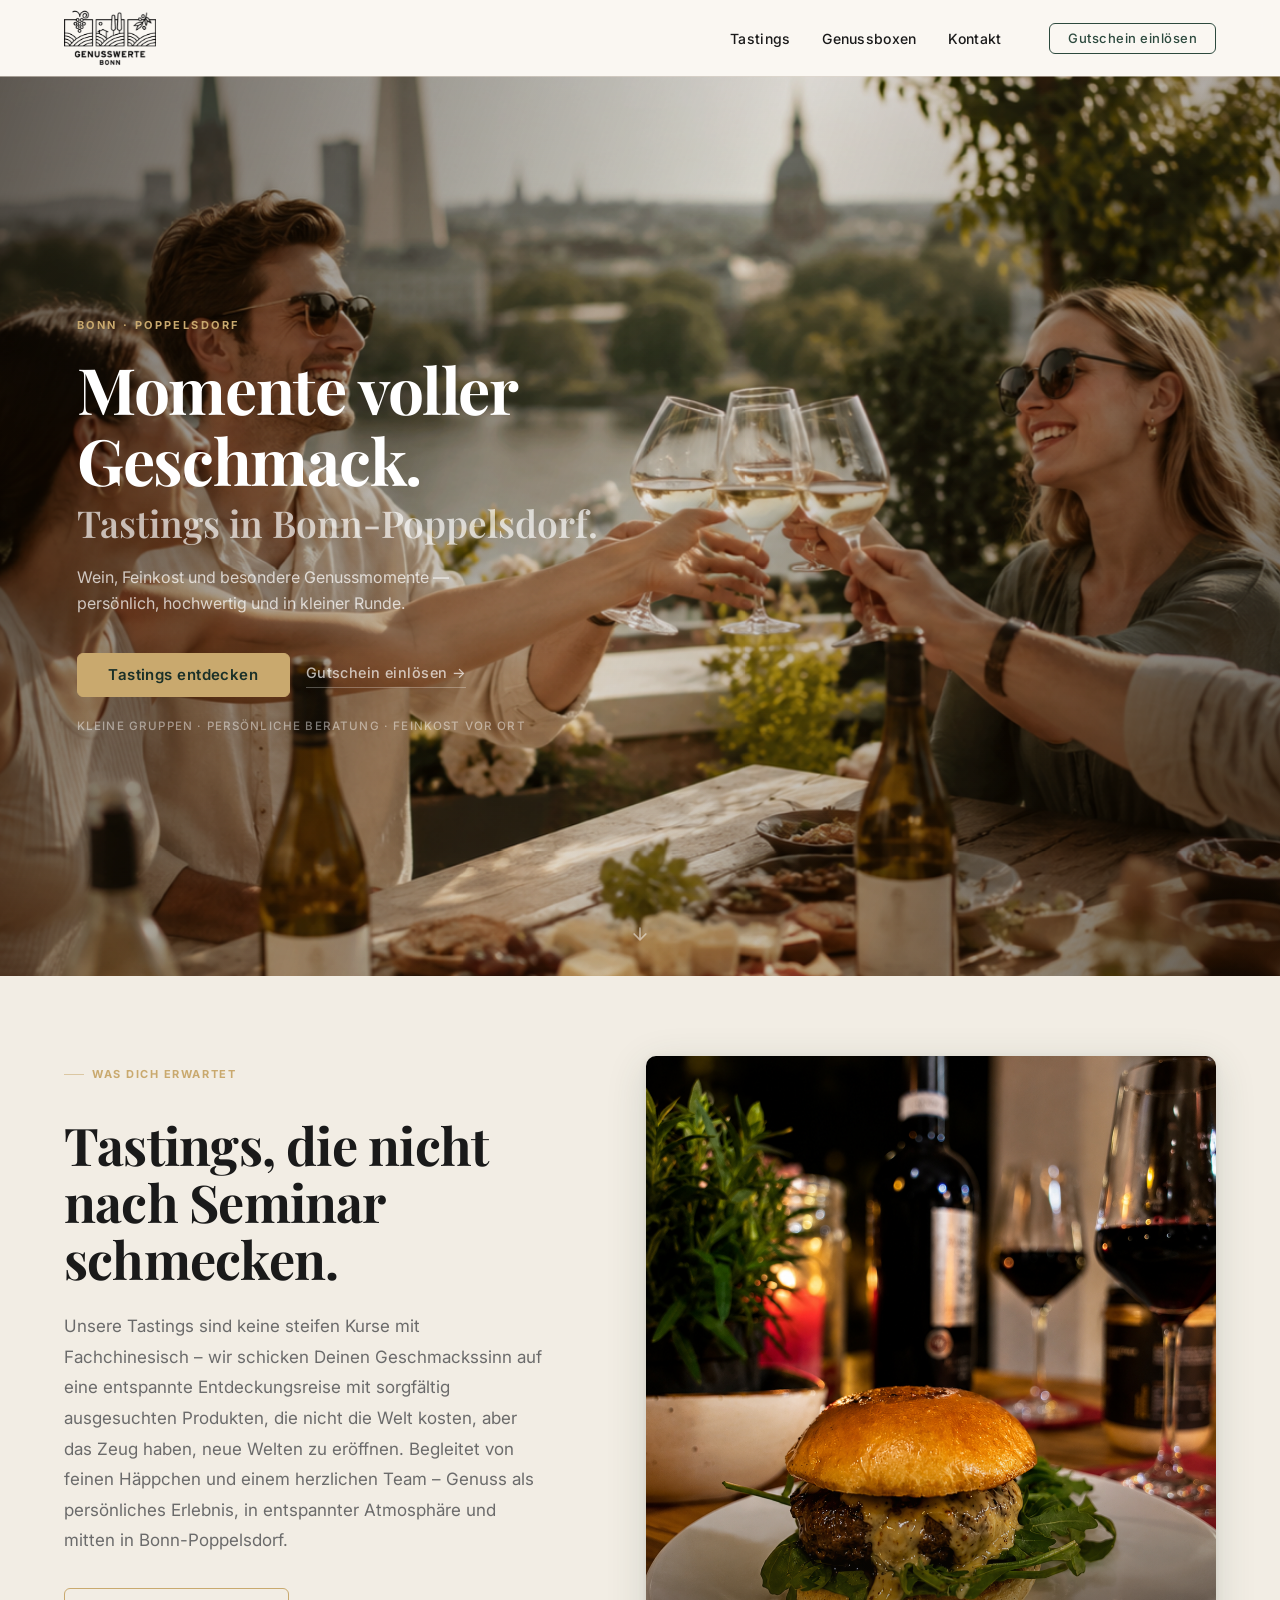
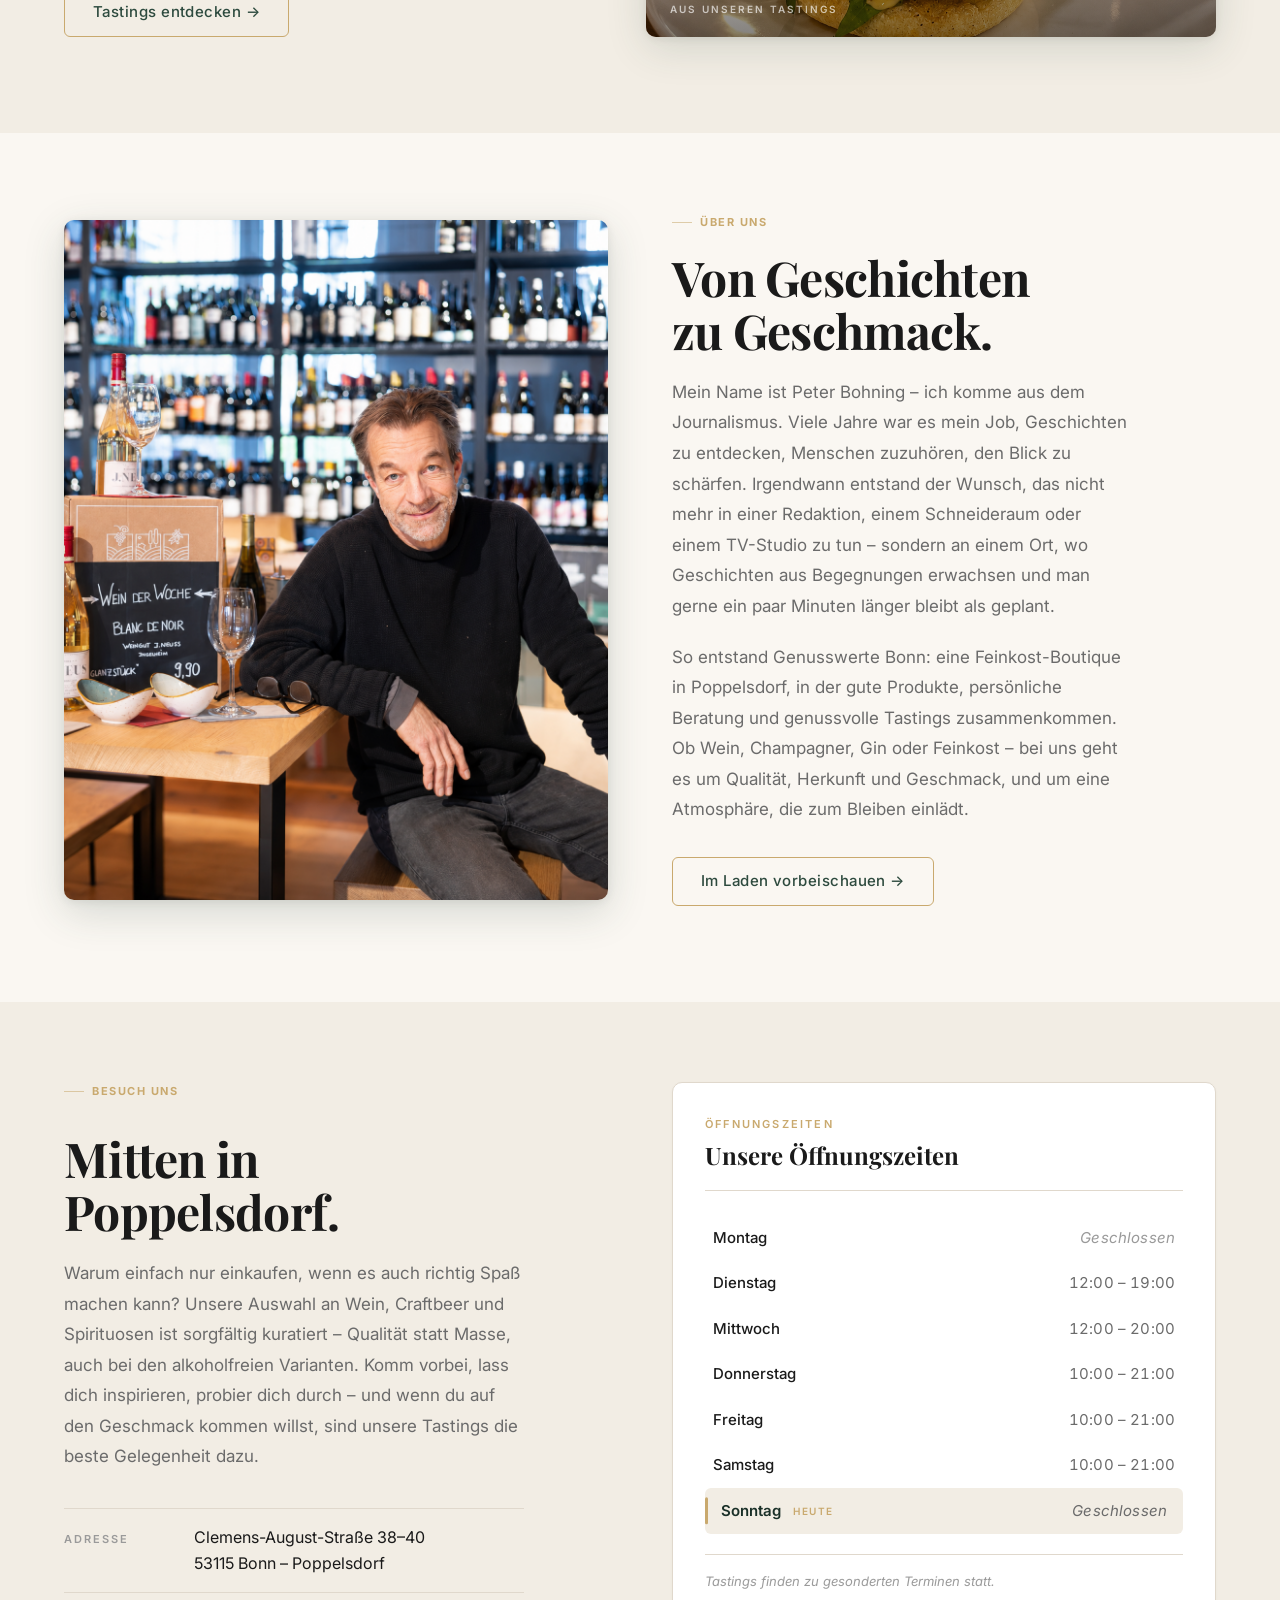
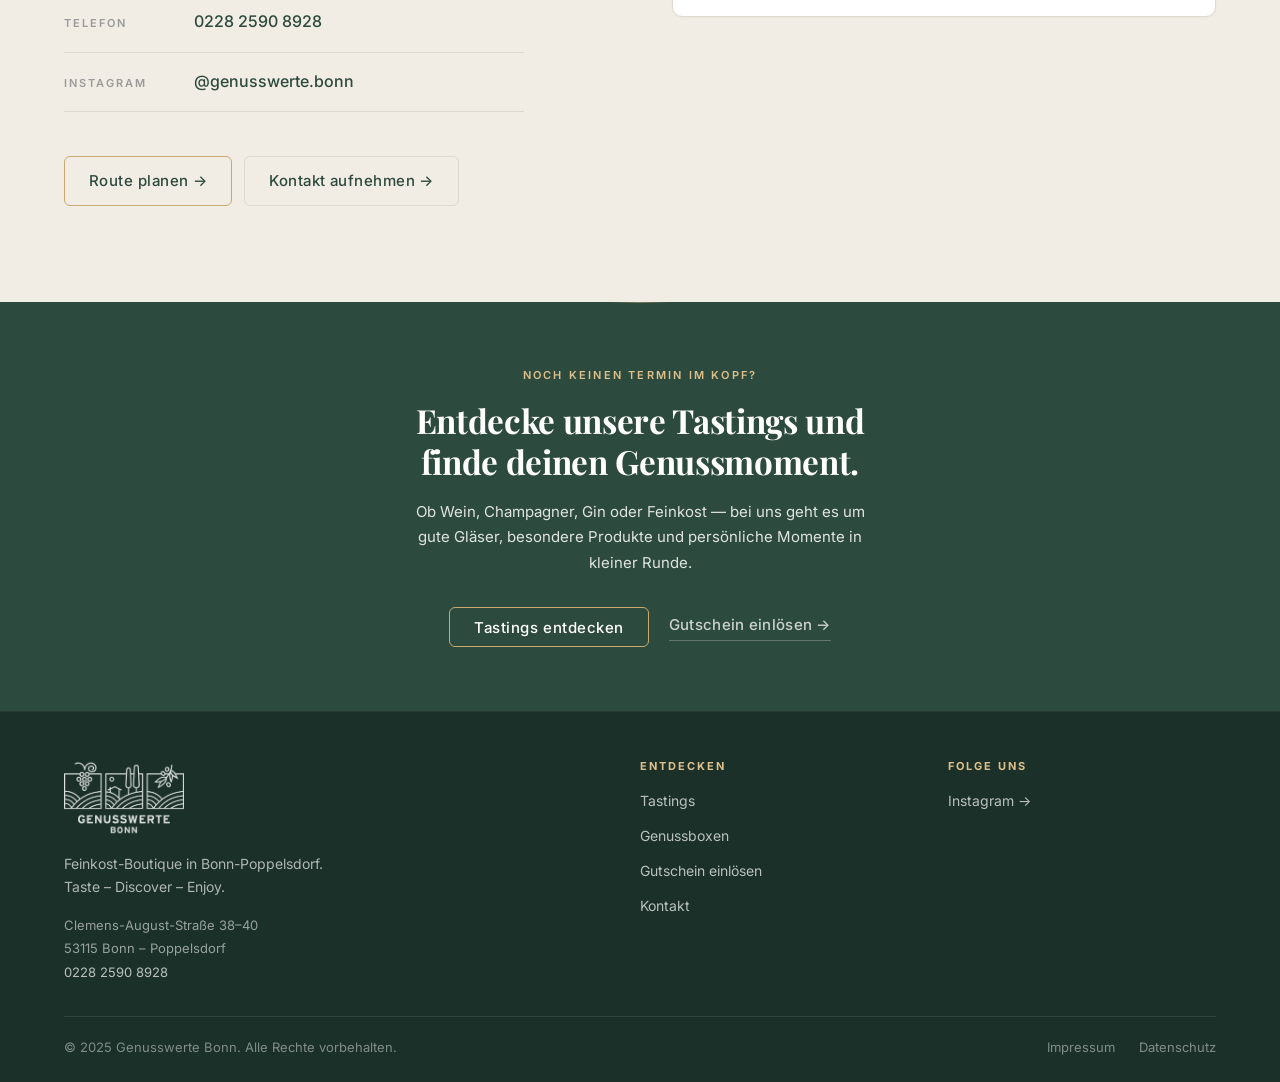
==== commit e58e463a: "Auto-sync von Claude Code 2026-07-15 16:41" ====
--- a/website/index.html
+++ b/website/index.html
@@ -85,7 +85,7 @@
           <div class="tasting-teaser__text js-animate">
             <span class="section__eyebrow">Was dich erwartet</span>
             <h2 class="tasting-teaser__headline">Tastings, die nicht<br>nach Seminar schmecken.</h2>
-            <p class="tasting-teaser__body">Kein steifer Kurs, kein Fachchinesisch. Sondern gute Gläser, feine Häppchen und ein Moment, der nach mehr schmeckt &mdash; persönlich, entspannt und mitten in Bonn-Poppelsdorf.</p>
+            <p class="tasting-teaser__body">Unsere Tastings sind keine steifen Kurse mit Fachchinesisch &ndash; wir schicken Deinen Geschmackssinn auf eine entspannte Entdeckungsreise mit sorgfältig ausgesuchten Produkten, die nicht die Welt kosten, aber das Zeug haben, neue Welten zu eröffnen. Begleitet von feinen Häppchen und einem herzlichen Team &ndash; Genuss als persönliches Erlebnis, in entspannter Atmosphäre und mitten in Bonn-Poppelsdorf.</p>
             <a href="tastings.html" class="tasting-teaser__cta">Tastings entdecken &rarr;</a>
           </div>
           <div class="tasting-teaser__visual js-animate" data-delay="1">
@@ -116,8 +116,8 @@
           <div class="about-split__content js-animate" data-delay="1">
             <span class="section__eyebrow">Über uns</span>
             <h2 class="about-split__headline">Von Geschichten<br>zu Geschmack.</h2>
-            <p class="about-split__body">Ich komme ursprünglich aus dem Journalismus. Viele Jahre ging es für mich darum, Geschichten zu entdecken, Menschen zuzuhören und den Blick für das Besondere zu schärfen. Irgendwann entstand der Wunsch, genau dieses Gespür an einen neuen Ort zu bringen &mdash; nicht mehr nur auf Papier oder Bildschirm, sondern an einen Tisch, in ein Glas, in ein Gespräch.</p>
-            <p class="about-split__body">So entstand Genusswerte Bonn: eine Feinkost-Boutique in Poppelsdorf, in der gute Produkte, persönliche Beratung und genussvolle Tastings zusammenkommen. Wir legen Wert auf Qualität, Herkunft und Geschmack &mdash; und auf eine Atmosphäre, in der man gerne bleibt, probiert, fragt und Neues entdeckt.</p>
+            <p class="about-split__body">Mein Name ist Peter Bohning &ndash; ich komme aus dem Journalismus. Viele Jahre war es mein Job, Geschichten zu entdecken, Menschen zuzuhören, den Blick zu schärfen. Irgendwann entstand der Wunsch, das nicht mehr in einer Redaktion, einem Schneideraum oder einem TV-Studio zu tun &ndash; sondern an einem Ort, wo Geschichten aus Begegnungen erwachsen und man gerne ein paar Minuten länger bleibt als geplant.</p>
+            <p class="about-split__body">So entstand Genusswerte Bonn: eine Feinkost-Boutique in Poppelsdorf, in der gute Produkte, persönliche Beratung und genussvolle Tastings zusammenkommen. Ob Wein, Champagner, Gin oder Feinkost &ndash; bei uns geht es um Qualität, Herkunft und Geschmack, und um eine Atmosphäre, die zum Bleiben einlädt.</p>
             <div class="about-split__cta-row">
               <a href="kontakt.html" class="about-split__cta">Im Laden vorbeischauen &rarr;</a>
             </div>
@@ -133,7 +133,7 @@
           <div class="visit-info js-animate">
             <span class="section__eyebrow">Besuch uns</span>
             <h2 class="visit-info__headline">Mitten in<br>Poppelsdorf.</h2>
-            <p class="visit-info__body">Du findest uns in der Clemens-August-Stra&szlig;e 38&ndash;40 &mdash; mitten in Bonn-Poppelsdorf. Komm vorbei, st&ouml;bere durch ausgew&auml;hlte Feinkost, entdecke neue Lieblingsprodukte oder lass dich pers&ouml;nlich beraten.</p>
+            <p class="visit-info__body">Warum einfach nur einkaufen, wenn es auch richtig Spaß machen kann? Unsere Auswahl an Wein, Craftbeer und Spirituosen ist sorgfältig kuratiert &ndash; Qualität statt Masse, auch bei den alkoholfreien Varianten. Komm vorbei, lass dich inspirieren, probier dich durch &ndash; und wenn du auf den Geschmack kommen willst, sind unsere Tastings die beste Gelegenheit dazu.</p>
 
             <ul class="visit-info__list">
               <li class="visit-info__item">
